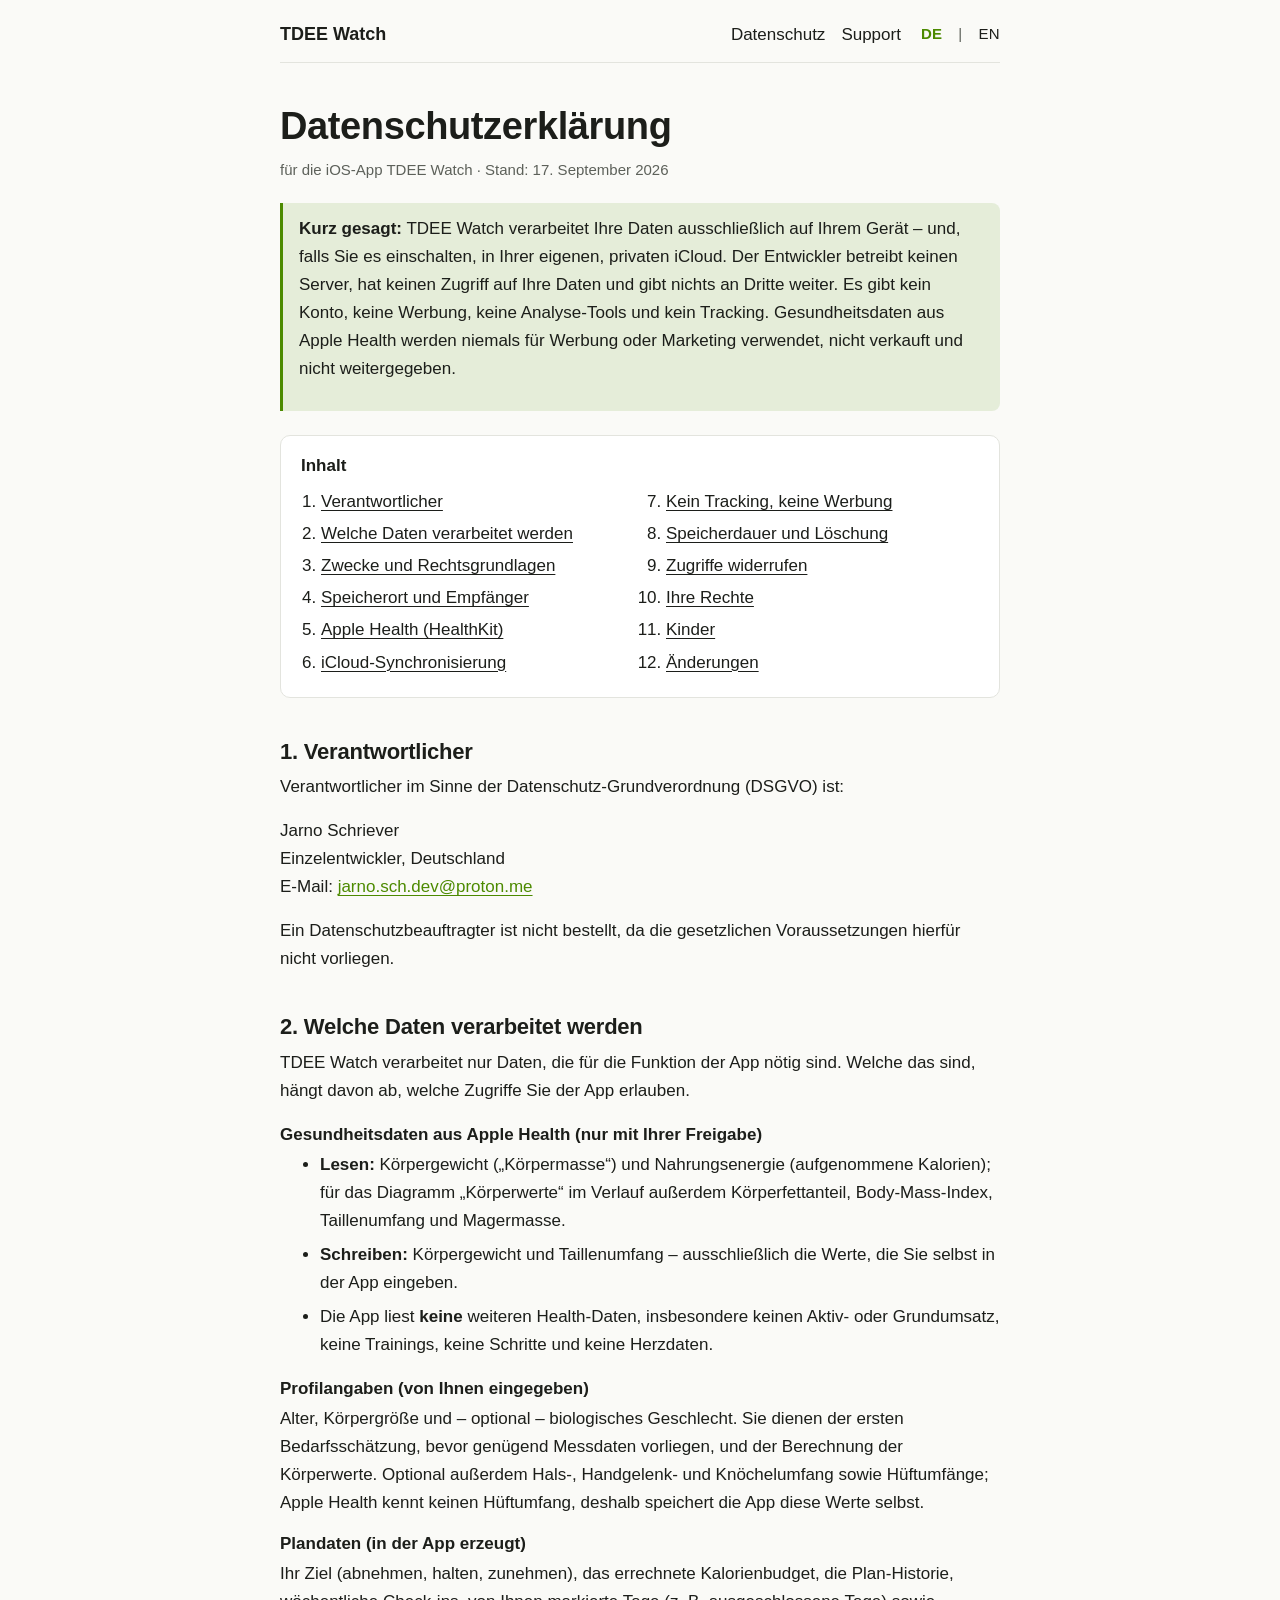
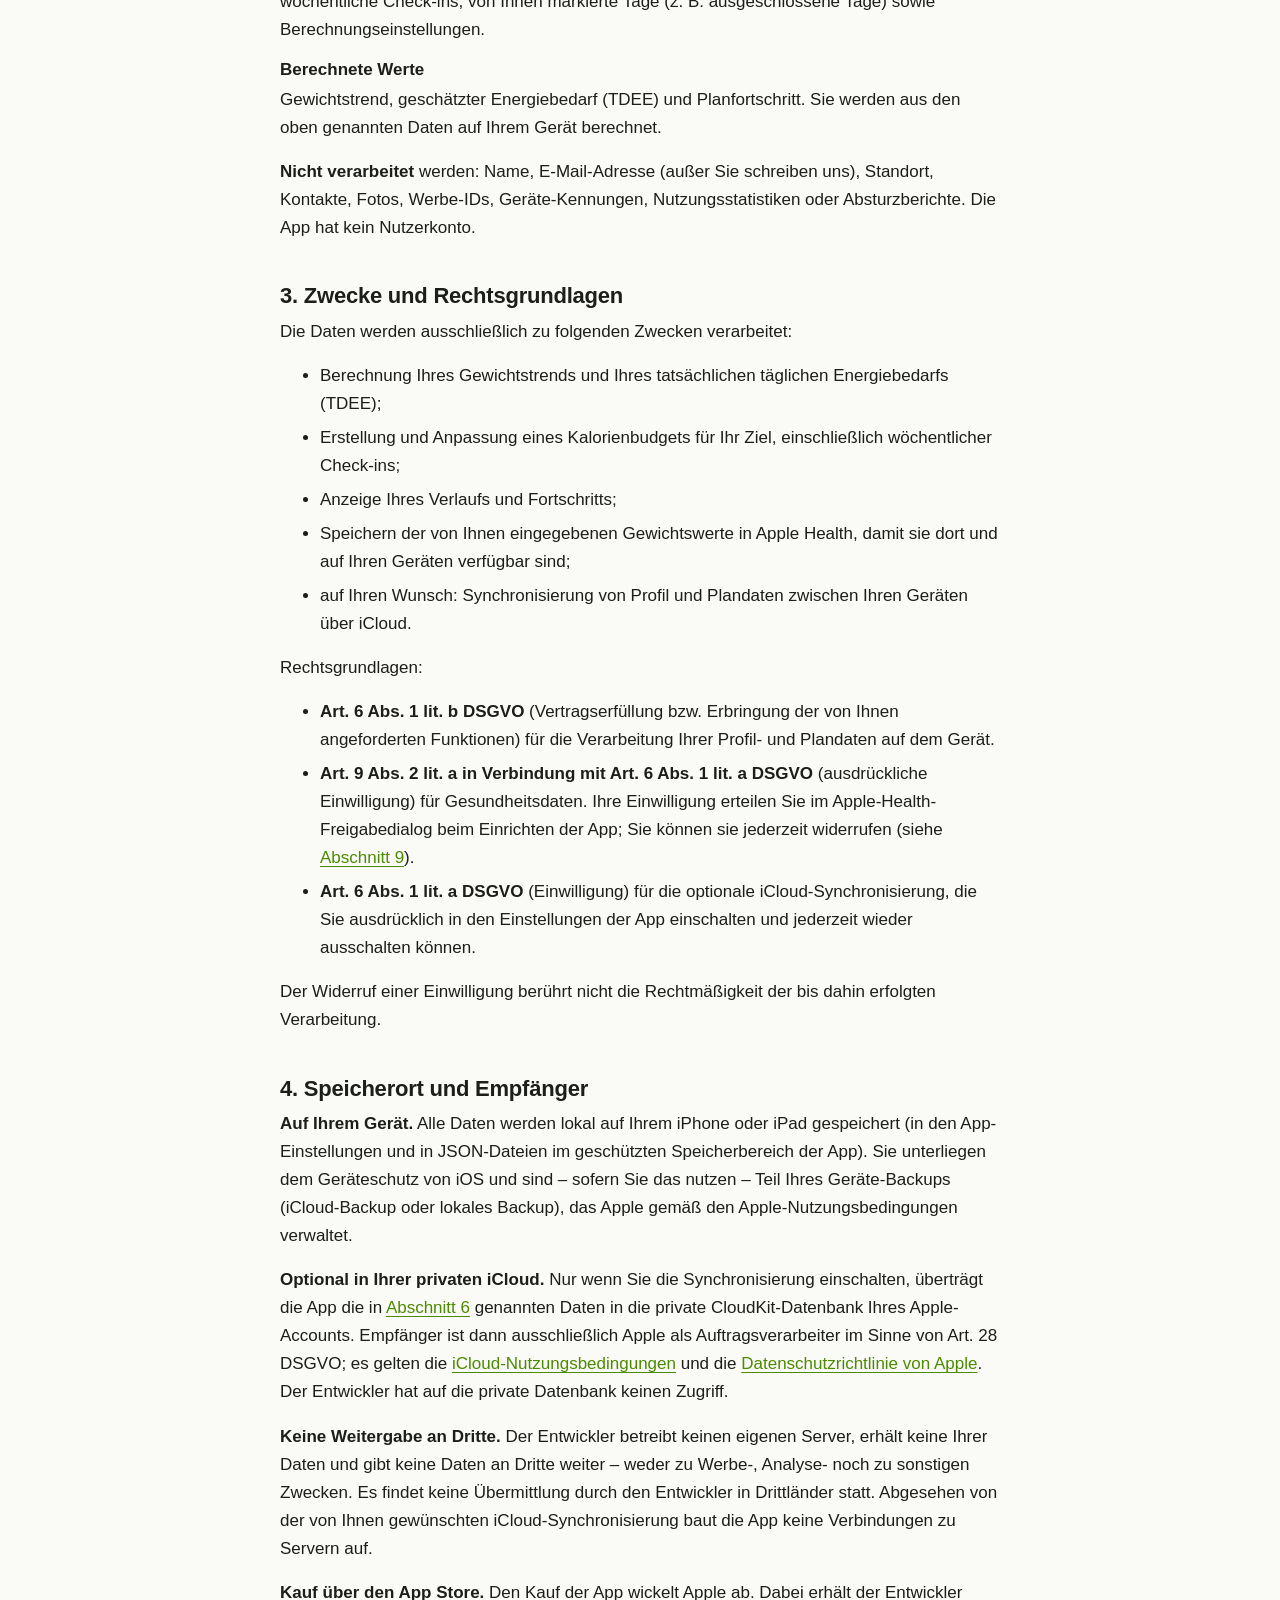
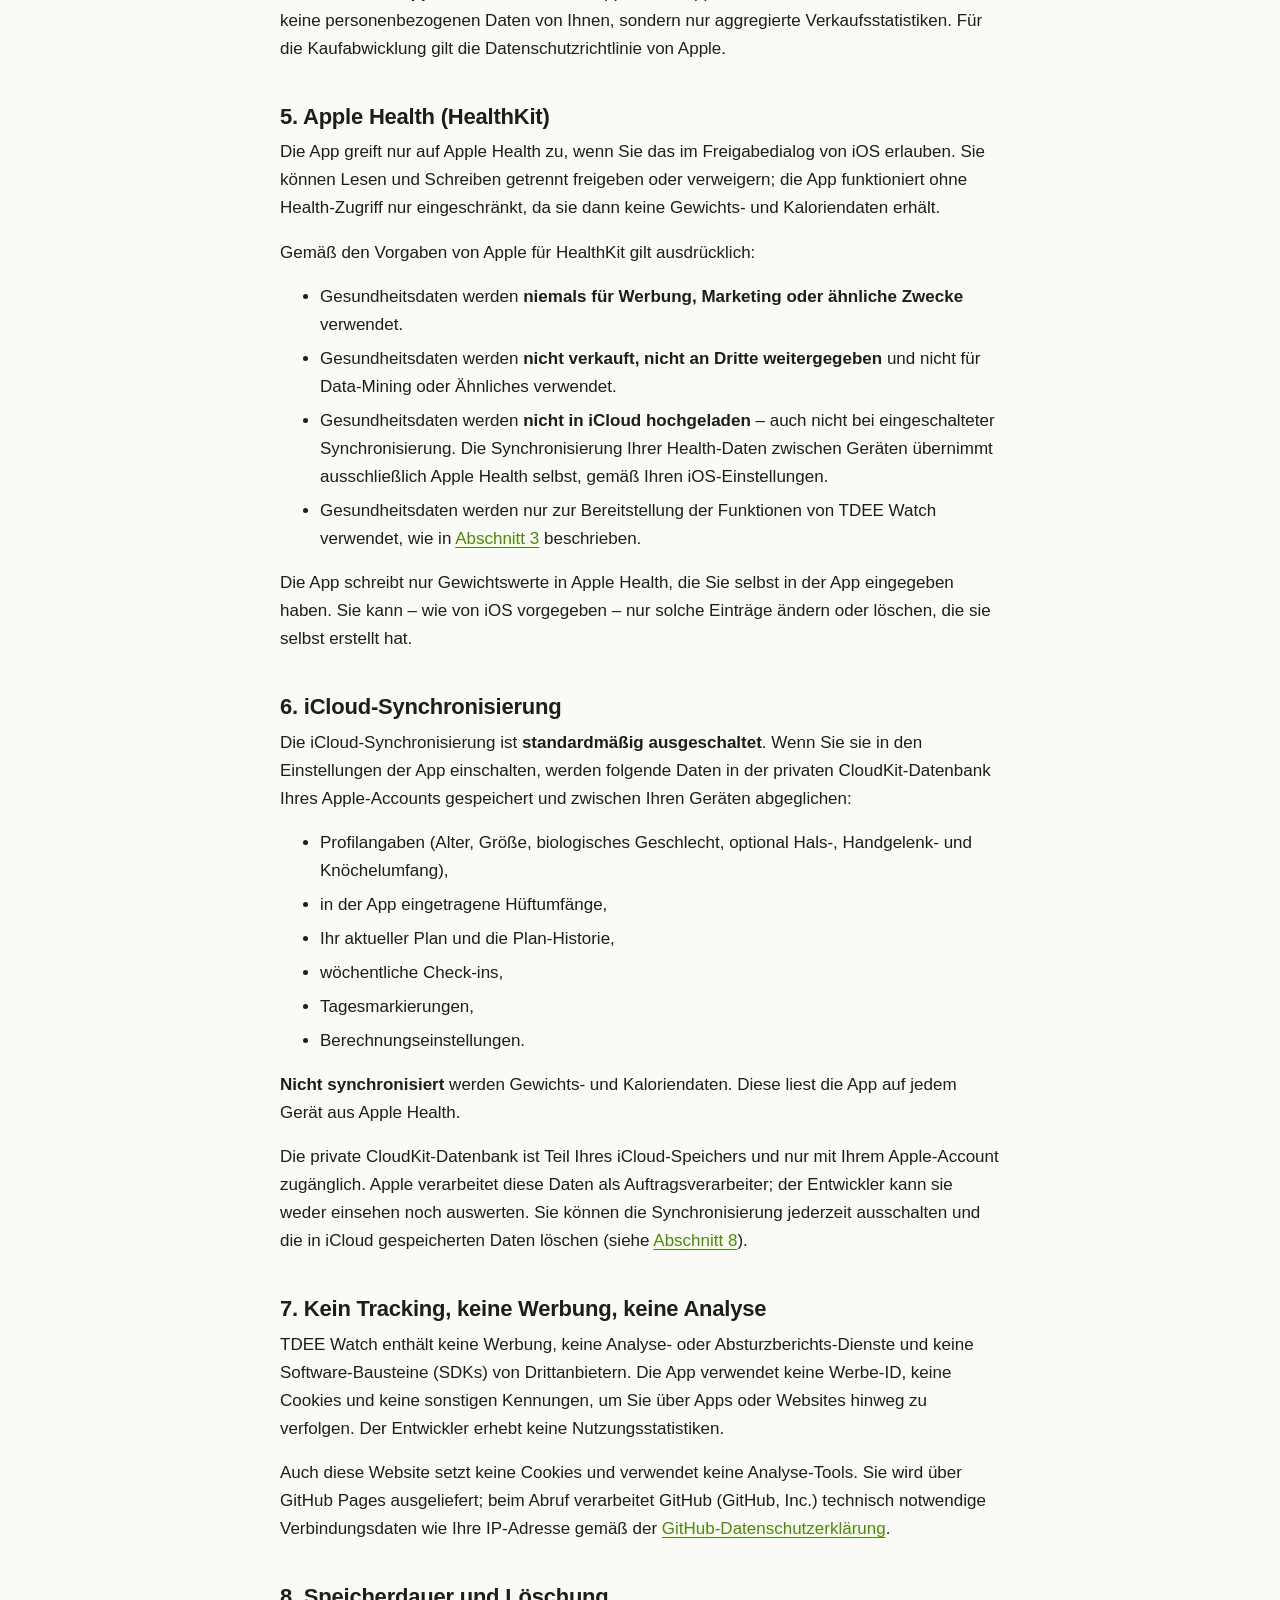
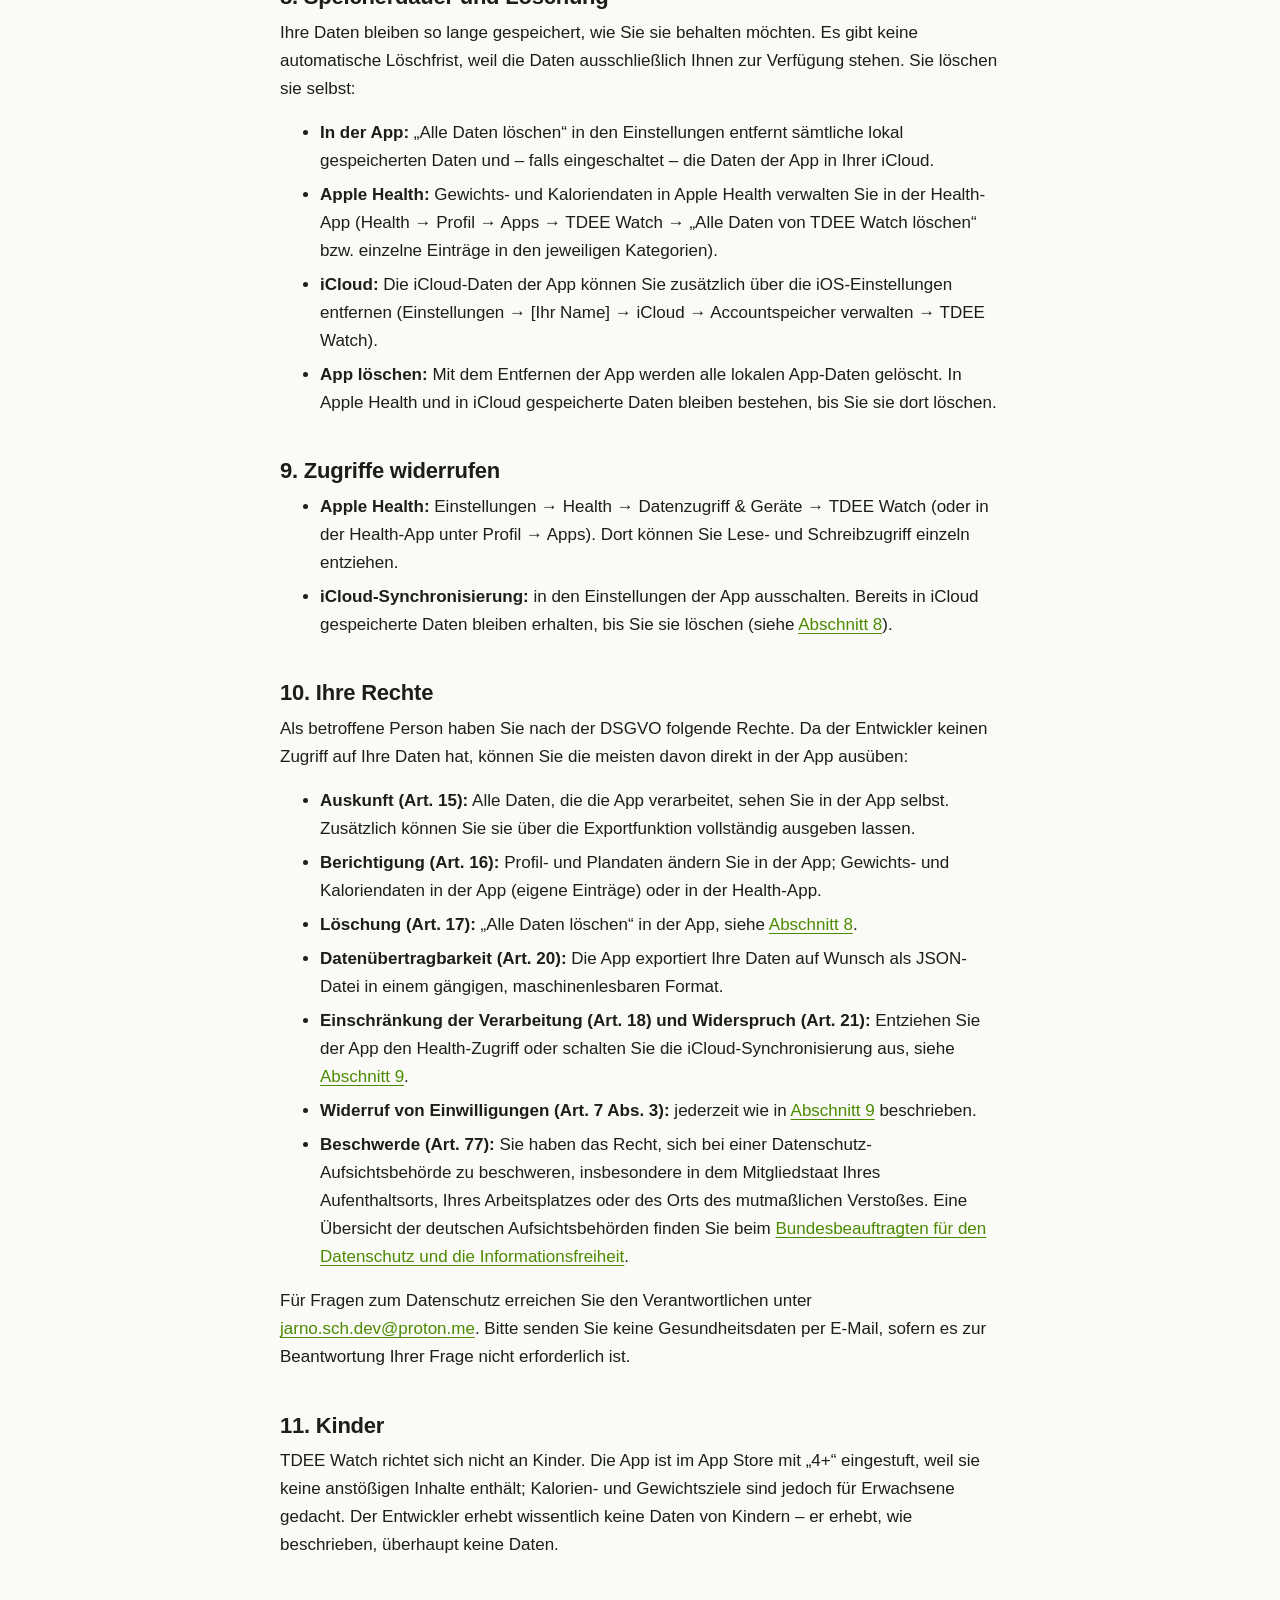
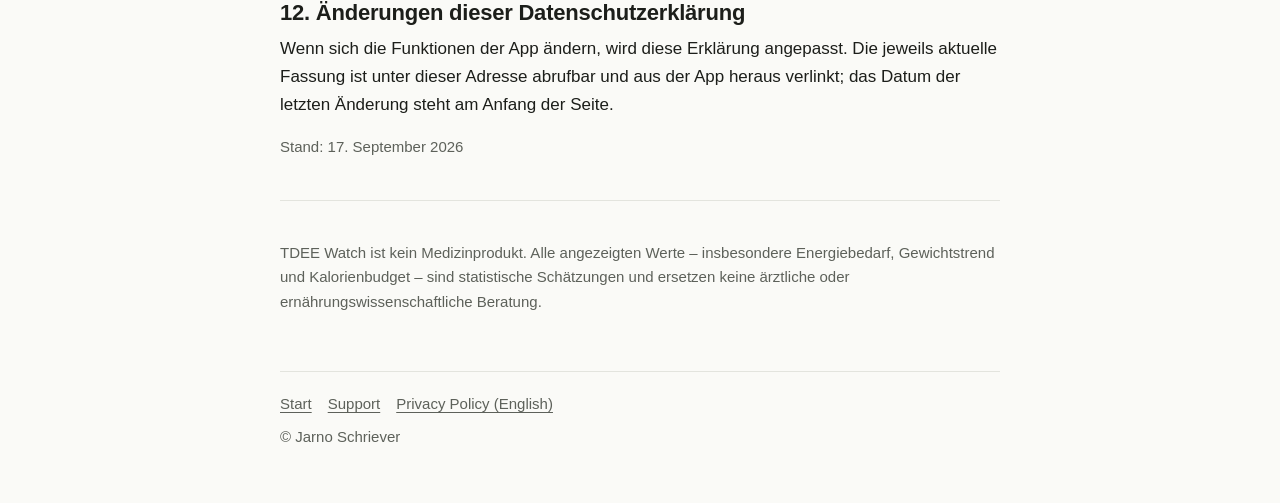
==== privacy.html @ 5bb409b3 "Veröffentliche die Datenschutz- und Supportseiten von TDEE Watch Die Seiten liegen im Wurzelverzeich" ====
<!DOCTYPE html>
<html lang="de">
<head>
  <meta charset="utf-8">
  <meta name="viewport" content="width=device-width, initial-scale=1">
  <title>Datenschutzerklärung – TDEE Watch</title>
  <meta name="description" content="Datenschutzerklärung der iOS-App TDEE Watch: welche Daten verarbeitet werden, wo sie gespeichert sind und welche Rechte Sie haben.">
  <link rel="stylesheet" href="./styles.css">
</head>
<body>

<header class="site-header">
  <a class="brand" href="./index.html">TDEE Watch</a>
  <nav aria-label="Seiten">
    <a href="./privacy.html" aria-current="page">Datenschutz</a>
    <a href="./support.html">Support</a>
  </nav>
  <nav class="lang" aria-label="Sprache">
    <a href="./privacy.html" aria-current="page" lang="de">DE</a>
    <span aria-hidden="true">|</span>
    <a href="./en/privacy.html" lang="en" hreflang="en">EN</a>
  </nav>
</header>

<main>

  <h1>Datenschutzerklärung</h1>
  <p class="meta">für die iOS-App TDEE Watch · Stand: 17. September 2026</p>

  <div class="note">
    <p><strong>Kurz gesagt:</strong> TDEE Watch verarbeitet Ihre Daten ausschließlich auf Ihrem Gerät – und, falls Sie es einschalten, in Ihrer eigenen, privaten iCloud. Der Entwickler betreibt keinen Server, hat keinen Zugriff auf Ihre Daten und gibt nichts an Dritte weiter. Es gibt kein Konto, keine Werbung, keine Analyse-Tools und kein Tracking. Gesundheitsdaten aus Apple Health werden niemals für Werbung oder Marketing verwendet, nicht verkauft und nicht weitergegeben.</p>
  </div>

  <nav class="toc" aria-label="Inhalt">
    <strong>Inhalt</strong>
    <ol>
      <li><a href="#verantwortlicher">Verantwortlicher</a></li>
      <li><a href="#daten">Welche Daten verarbeitet werden</a></li>
      <li><a href="#zwecke">Zwecke und Rechtsgrundlagen</a></li>
      <li><a href="#speicherort">Speicherort und Empfänger</a></li>
      <li><a href="#healthkit">Apple Health (HealthKit)</a></li>
      <li><a href="#icloud">iCloud-Synchronisierung</a></li>
      <li><a href="#tracking">Kein Tracking, keine Werbung</a></li>
      <li><a href="#dauer">Speicherdauer und Löschung</a></li>
      <li><a href="#widerruf">Zugriffe widerrufen</a></li>
      <li><a href="#rechte">Ihre Rechte</a></li>
      <li><a href="#kinder">Kinder</a></li>
      <li><a href="#aenderungen">Änderungen</a></li>
    </ol>
  </nav>

  <h2 id="verantwortlicher">1. Verantwortlicher</h2>
  <p>Verantwortlicher im Sinne der Datenschutz-Grundverordnung (DSGVO) ist:</p>
  <p>
    Jarno Schriever<br>
    Einzelentwickler, Deutschland<br>
    E-Mail: <a href="mailto:jarno.sch.dev@proton.me">jarno.sch.dev@proton.me</a>
  </p>
  <p>Ein Datenschutzbeauftragter ist nicht bestellt, da die gesetzlichen Voraussetzungen hierfür nicht vorliegen.</p>

  <h2 id="daten">2. Welche Daten verarbeitet werden</h2>
  <p>TDEE Watch verarbeitet nur Daten, die für die Funktion der App nötig sind. Welche das sind, hängt davon ab, welche Zugriffe Sie der App erlauben.</p>

  <dl>
    <dt>Gesundheitsdaten aus Apple Health (nur mit Ihrer Freigabe)</dt>
    <dd>
      <ul>
        <li><strong>Lesen:</strong> Körpergewicht („Körpermasse“) und Nahrungsenergie (aufgenommene Kalorien); für das Diagramm „Körperwerte“ im Verlauf außerdem Körperfettanteil, Body-Mass-Index, Taillenumfang und Magermasse.</li>
        <li><strong>Schreiben:</strong> Körpergewicht und Taillenumfang – ausschließlich die Werte, die Sie selbst in der App eingeben.</li>
        <li>Die App liest <strong>keine</strong> weiteren Health-Daten, insbesondere keinen Aktiv- oder Grundumsatz, keine Trainings, keine Schritte und keine Herzdaten.</li>
      </ul>
    </dd>

    <dt>Profilangaben (von Ihnen eingegeben)</dt>
    <dd>Alter, Körpergröße und – optional – biologisches Geschlecht. Sie dienen der ersten Bedarfsschätzung, bevor genügend Messdaten vorliegen, und der Berechnung der Körperwerte. Optional außerdem Hals-, Handgelenk- und Knöchelumfang sowie Hüftumfänge; Apple Health kennt keinen Hüftumfang, deshalb speichert die App diese Werte selbst.</dd>

    <dt>Plandaten (in der App erzeugt)</dt>
    <dd>Ihr Ziel (abnehmen, halten, zunehmen), das errechnete Kalorienbudget, die Plan-Historie, wöchentliche Check-ins, von Ihnen markierte Tage (z.&nbsp;B. ausgeschlossene Tage) sowie Berechnungseinstellungen.</dd>

    <dt>Berechnete Werte</dt>
    <dd>Gewichtstrend, geschätzter Energiebedarf (TDEE) und Planfortschritt. Sie werden aus den oben genannten Daten auf Ihrem Gerät berechnet.</dd>
  </dl>

  <p><strong>Nicht verarbeitet</strong> werden: Name, E-Mail-Adresse (außer Sie schreiben uns), Standort, Kontakte, Fotos, Werbe-IDs, Geräte-Kennungen, Nutzungsstatistiken oder Absturzberichte. Die App hat kein Nutzerkonto.</p>

  <h2 id="zwecke">3. Zwecke und Rechtsgrundlagen</h2>
  <p>Die Daten werden ausschließlich zu folgenden Zwecken verarbeitet:</p>
  <ul>
    <li>Berechnung Ihres Gewichtstrends und Ihres tatsächlichen täglichen Energiebedarfs (TDEE);</li>
    <li>Erstellung und Anpassung eines Kalorienbudgets für Ihr Ziel, einschließlich wöchentlicher Check-ins;</li>
    <li>Anzeige Ihres Verlaufs und Fortschritts;</li>
    <li>Speichern der von Ihnen eingegebenen Gewichtswerte in Apple Health, damit sie dort und auf Ihren Geräten verfügbar sind;</li>
    <li>auf Ihren Wunsch: Synchronisierung von Profil und Plandaten zwischen Ihren Geräten über iCloud.</li>
  </ul>
  <p>Rechtsgrundlagen:</p>
  <ul>
    <li><strong>Art.&nbsp;6 Abs.&nbsp;1 lit.&nbsp;b DSGVO</strong> (Vertragserfüllung bzw. Erbringung der von Ihnen angeforderten Funktionen) für die Verarbeitung Ihrer Profil- und Plandaten auf dem Gerät.</li>
    <li><strong>Art.&nbsp;9 Abs.&nbsp;2 lit.&nbsp;a in Verbindung mit Art.&nbsp;6 Abs.&nbsp;1 lit.&nbsp;a DSGVO</strong> (ausdrückliche Einwilligung) für Gesundheitsdaten. Ihre Einwilligung erteilen Sie im Apple-Health-Freigabedialog beim Einrichten der App; Sie können sie jederzeit widerrufen (siehe <a href="#widerruf">Abschnitt 9</a>).</li>
    <li><strong>Art.&nbsp;6 Abs.&nbsp;1 lit.&nbsp;a DSGVO</strong> (Einwilligung) für die optionale iCloud-Synchronisierung, die Sie ausdrücklich in den Einstellungen der App einschalten und jederzeit wieder ausschalten können.</li>
  </ul>
  <p>Der Widerruf einer Einwilligung berührt nicht die Rechtmäßigkeit der bis dahin erfolgten Verarbeitung.</p>

  <h2 id="speicherort">4. Speicherort und Empfänger</h2>
  <p><strong>Auf Ihrem Gerät.</strong> Alle Daten werden lokal auf Ihrem iPhone oder iPad gespeichert (in den App-Einstellungen und in JSON-Dateien im geschützten Speicherbereich der App). Sie unterliegen dem Geräteschutz von iOS und sind – sofern Sie das nutzen – Teil Ihres Geräte-Backups (iCloud-Backup oder lokales Backup), das Apple gemäß den Apple-Nutzungsbedingungen verwaltet.</p>
  <p><strong>Optional in Ihrer privaten iCloud.</strong> Nur wenn Sie die Synchronisierung einschalten, überträgt die App die in <a href="#icloud">Abschnitt 6</a> genannten Daten in die private CloudKit-Datenbank Ihres Apple-Accounts. Empfänger ist dann ausschließlich Apple als Auftragsverarbeiter im Sinne von Art.&nbsp;28 DSGVO; es gelten die <a href="https://www.apple.com/legal/internet-services/icloud/" rel="noopener">iCloud-Nutzungsbedingungen</a> und die <a href="https://www.apple.com/legal/privacy/" rel="noopener">Datenschutzrichtlinie von Apple</a>. Der Entwickler hat auf die private Datenbank keinen Zugriff.</p>
  <p><strong>Keine Weitergabe an Dritte.</strong> Der Entwickler betreibt keinen eigenen Server, erhält keine Ihrer Daten und gibt keine Daten an Dritte weiter – weder zu Werbe-, Analyse- noch zu sonstigen Zwecken. Es findet keine Übermittlung durch den Entwickler in Drittländer statt. Abgesehen von der von Ihnen gewünschten iCloud-Synchronisierung baut die App keine Verbindungen zu Servern auf.</p>
  <p><strong>Kauf über den App Store.</strong> Den Kauf der App wickelt Apple ab. Dabei erhält der Entwickler keine personenbezogenen Daten von Ihnen, sondern nur aggregierte Verkaufsstatistiken. Für die Kaufabwicklung gilt die Datenschutzrichtlinie von Apple.</p>

  <h2 id="healthkit">5. Apple Health (HealthKit)</h2>
  <p>Die App greift nur auf Apple Health zu, wenn Sie das im Freigabedialog von iOS erlauben. Sie können Lesen und Schreiben getrennt freigeben oder verweigern; die App funktioniert ohne Health-Zugriff nur eingeschränkt, da sie dann keine Gewichts- und Kaloriendaten erhält.</p>
  <p>Gemäß den Vorgaben von Apple für HealthKit gilt ausdrücklich:</p>
  <ul>
    <li>Gesundheitsdaten werden <strong>niemals für Werbung, Marketing oder ähnliche Zwecke</strong> verwendet.</li>
    <li>Gesundheitsdaten werden <strong>nicht verkauft, nicht an Dritte weitergegeben</strong> und nicht für Data-Mining oder Ähnliches verwendet.</li>
    <li>Gesundheitsdaten werden <strong>nicht in iCloud hochgeladen</strong> – auch nicht bei eingeschalteter Synchronisierung. Die Synchronisierung Ihrer Health-Daten zwischen Geräten übernimmt ausschließlich Apple Health selbst, gemäß Ihren iOS-Einstellungen.</li>
    <li>Gesundheitsdaten werden nur zur Bereitstellung der Funktionen von TDEE Watch verwendet, wie in <a href="#zwecke">Abschnitt 3</a> beschrieben.</li>
  </ul>
  <p>Die App schreibt nur Gewichtswerte in Apple Health, die Sie selbst in der App eingegeben haben. Sie kann – wie von iOS vorgegeben – nur solche Einträge ändern oder löschen, die sie selbst erstellt hat.</p>

  <h2 id="icloud">6. iCloud-Synchronisierung</h2>
  <p>Die iCloud-Synchronisierung ist <strong>standardmäßig ausgeschaltet</strong>. Wenn Sie sie in den Einstellungen der App einschalten, werden folgende Daten in der privaten CloudKit-Datenbank Ihres Apple-Accounts gespeichert und zwischen Ihren Geräten abgeglichen:</p>
  <ul>
    <li>Profilangaben (Alter, Größe, biologisches Geschlecht, optional Hals-, Handgelenk- und Knöchelumfang),</li>
    <li>in der App eingetragene Hüftumfänge,</li>
    <li>Ihr aktueller Plan und die Plan-Historie,</li>
    <li>wöchentliche Check-ins,</li>
    <li>Tagesmarkierungen,</li>
    <li>Berechnungseinstellungen.</li>
  </ul>
  <p><strong>Nicht synchronisiert</strong> werden Gewichts- und Kaloriendaten. Diese liest die App auf jedem Gerät aus Apple Health.</p>
  <p>Die private CloudKit-Datenbank ist Teil Ihres iCloud-Speichers und nur mit Ihrem Apple-Account zugänglich. Apple verarbeitet diese Daten als Auftragsverarbeiter; der Entwickler kann sie weder einsehen noch auswerten. Sie können die Synchronisierung jederzeit ausschalten und die in iCloud gespeicherten Daten löschen (siehe <a href="#dauer">Abschnitt 8</a>).</p>

  <h2 id="tracking">7. Kein Tracking, keine Werbung, keine Analyse</h2>
  <p>TDEE Watch enthält keine Werbung, keine Analyse- oder Absturzberichts-Dienste und keine Software-Bausteine (SDKs) von Drittanbietern. Die App verwendet keine Werbe-ID, keine Cookies und keine sonstigen Kennungen, um Sie über Apps oder Websites hinweg zu verfolgen. Der Entwickler erhebt keine Nutzungsstatistiken.</p>
  <p>Auch diese Website setzt keine Cookies und verwendet keine Analyse-Tools. Sie wird über GitHub Pages ausgeliefert; beim Abruf verarbeitet GitHub (GitHub, Inc.) technisch notwendige Verbindungsdaten wie Ihre IP-Adresse gemäß der <a href="https://docs.github.com/site-policy/privacy-policies/github-general-privacy-statement" rel="noopener">GitHub-Datenschutzerklärung</a>.</p>

  <h2 id="dauer">8. Speicherdauer und Löschung</h2>
  <p>Ihre Daten bleiben so lange gespeichert, wie Sie sie behalten möchten. Es gibt keine automatische Löschfrist, weil die Daten ausschließlich Ihnen zur Verfügung stehen. Sie löschen sie selbst:</p>
  <ul>
    <li><strong>In der App:</strong> „Alle Daten löschen“ in den Einstellungen entfernt sämtliche lokal gespeicherten Daten und – falls eingeschaltet – die Daten der App in Ihrer iCloud.</li>
    <li><strong>Apple Health:</strong> Gewichts- und Kaloriendaten in Apple Health verwalten Sie in der Health-App (Health → Profil → Apps → TDEE Watch → „Alle Daten von TDEE Watch löschen“ bzw. einzelne Einträge in den jeweiligen Kategorien).</li>
    <li><strong>iCloud:</strong> Die iCloud-Daten der App können Sie zusätzlich über die iOS-Einstellungen entfernen (Einstellungen → [Ihr Name] → iCloud → Accountspeicher verwalten → TDEE Watch).</li>
    <li><strong>App löschen:</strong> Mit dem Entfernen der App werden alle lokalen App-Daten gelöscht. In Apple Health und in iCloud gespeicherte Daten bleiben bestehen, bis Sie sie dort löschen.</li>
  </ul>

  <h2 id="widerruf">9. Zugriffe widerrufen</h2>
  <ul>
    <li><strong>Apple Health:</strong> Einstellungen → Health → Datenzugriff &amp; Geräte → TDEE Watch (oder in der Health-App unter Profil → Apps). Dort können Sie Lese- und Schreibzugriff einzeln entziehen.</li>
    <li><strong>iCloud-Synchronisierung:</strong> in den Einstellungen der App ausschalten. Bereits in iCloud gespeicherte Daten bleiben erhalten, bis Sie sie löschen (siehe <a href="#dauer">Abschnitt 8</a>).</li>
  </ul>

  <h2 id="rechte">10. Ihre Rechte</h2>
  <p>Als betroffene Person haben Sie nach der DSGVO folgende Rechte. Da der Entwickler keinen Zugriff auf Ihre Daten hat, können Sie die meisten davon direkt in der App ausüben:</p>
  <ul>
    <li><strong>Auskunft (Art.&nbsp;15):</strong> Alle Daten, die die App verarbeitet, sehen Sie in der App selbst. Zusätzlich können Sie sie über die Exportfunktion vollständig ausgeben lassen.</li>
    <li><strong>Berichtigung (Art.&nbsp;16):</strong> Profil- und Plandaten ändern Sie in der App; Gewichts- und Kaloriendaten in der App (eigene Einträge) oder in der Health-App.</li>
    <li><strong>Löschung (Art.&nbsp;17):</strong> „Alle Daten löschen“ in der App, siehe <a href="#dauer">Abschnitt 8</a>.</li>
    <li><strong>Datenübertragbarkeit (Art.&nbsp;20):</strong> Die App exportiert Ihre Daten auf Wunsch als JSON-Datei in einem gängigen, maschinenlesbaren Format.</li>
    <li><strong>Einschränkung der Verarbeitung (Art.&nbsp;18) und Widerspruch (Art.&nbsp;21):</strong> Entziehen Sie der App den Health-Zugriff oder schalten Sie die iCloud-Synchronisierung aus, siehe <a href="#widerruf">Abschnitt 9</a>.</li>
    <li><strong>Widerruf von Einwilligungen (Art.&nbsp;7 Abs.&nbsp;3):</strong> jederzeit wie in <a href="#widerruf">Abschnitt 9</a> beschrieben.</li>
    <li><strong>Beschwerde (Art.&nbsp;77):</strong> Sie haben das Recht, sich bei einer Datenschutz-Aufsichtsbehörde zu beschweren, insbesondere in dem Mitgliedstaat Ihres Aufenthaltsorts, Ihres Arbeitsplatzes oder des Orts des mutmaßlichen Verstoßes. Eine Übersicht der deutschen Aufsichtsbehörden finden Sie beim <a href="https://www.bfdi.bund.de/DE/Service/Anschriften/Laender/Laender-node.html" rel="noopener">Bundesbeauftragten für den Datenschutz und die Informationsfreiheit</a>.</li>
  </ul>
  <p>Für Fragen zum Datenschutz erreichen Sie den Verantwortlichen unter <a href="mailto:jarno.sch.dev@proton.me">jarno.sch.dev@proton.me</a>. Bitte senden Sie keine Gesundheitsdaten per E-Mail, sofern es zur Beantwortung Ihrer Frage nicht erforderlich ist.</p>

  <h2 id="kinder">11. Kinder</h2>
  <p>TDEE Watch richtet sich nicht an Kinder. Die App ist im App Store mit „4+“ eingestuft, weil sie keine anstößigen Inhalte enthält; Kalorien- und Gewichtsziele sind jedoch für Erwachsene gedacht. Der Entwickler erhebt wissentlich keine Daten von Kindern – er erhebt, wie beschrieben, überhaupt keine Daten.</p>

  <h2 id="aenderungen">12. Änderungen dieser Datenschutzerklärung</h2>
  <p>Wenn sich die Funktionen der App ändern, wird diese Erklärung angepasst. Die jeweils aktuelle Fassung ist unter dieser Adresse abrufbar und aus der App heraus verlinkt; das Datum der letzten Änderung steht am Anfang der Seite.</p>

  <p class="meta">Stand: 17. September 2026</p>

  <hr>
  <p class="meta">TDEE Watch ist kein Medizinprodukt. Alle angezeigten Werte – insbesondere Energiebedarf, Gewichtstrend und Kalorienbudget – sind statistische Schätzungen und ersetzen keine ärztliche oder ernährungswissenschaftliche Beratung.</p>

</main>

<footer class="site-footer">
  <nav aria-label="Footer">
    <a href="./index.html">Start</a>
    <a href="./support.html">Support</a>
    <a href="./en/privacy.html" hreflang="en" lang="en">Privacy Policy (English)</a>
  </nav>
  <p>© Jarno Schriever</p>
</footer>

</body>
</html>
---- styles.css ----
/* TDEE Watch — docs site (privacy, support, landing).
   No JavaScript, no external assets. Mobile-first. */

:root {
  color-scheme: light dark;
  --bg: #fafaf7;
  --fg: #1c1e1a;
  --muted: #5d615a;
  --accent: #4C8A00;          /* darker green for contrast on light backgrounds */
  --accent-soft: rgba(76, 138, 0, 0.12);
  --border: #e3e4de;
  --card: #ffffff;
  --code-bg: #f0f1ec;
  --max-width: 720px;
}

@media (prefers-color-scheme: dark) {
  :root {
    --bg: #0f110d;
    --fg: #eceee6;
    --muted: #a4a99b;
    --accent: #B8FF33;        /* lime, used sparingly */
    --accent-soft: rgba(184, 255, 51, 0.12);
    --border: #262a22;
    --card: #161913;
    --code-bg: #1c2018;
  }
}

* { box-sizing: border-box; }

html { -webkit-text-size-adjust: 100%; }

body {
  margin: 0;
  background: var(--bg);
  color: var(--fg);
  font-family: -apple-system, BlinkMacSystemFont, "SF Pro", Inter, sans-serif;
  font-size: 1.0625rem;
  line-height: 1.65;
  padding-inline: 20px;
  padding-block: 0 48px;
}

a {
  color: var(--accent);
  text-decoration: underline;
  text-decoration-thickness: 1px;
  text-underline-offset: 0.18em;
}

a:hover,
a:focus-visible { text-decoration-thickness: 2px; }

a:focus-visible {
  outline: 2px solid var(--accent);
  outline-offset: 3px;
  border-radius: 3px;
}

/* Header ------------------------------------------------------------- */

.site-header {
  max-width: var(--max-width);
  margin: 0 auto;
  padding-block: 20px 12px;
  display: flex;
  flex-wrap: wrap;
  align-items: center;
  gap: 12px 20px;
  border-bottom: 1px solid var(--border);
}

.brand {
  font-weight: 700;
  font-size: 1.125rem;
  color: var(--fg);
  text-decoration: none;
  margin-right: auto;
}

.brand:hover { color: var(--accent); }

.site-header nav {
  display: flex;
  gap: 16px;
  flex-wrap: wrap;
}

.site-header nav a {
  color: var(--fg);
  text-decoration: none;
}

.site-header nav a:hover {
  color: var(--accent);
  text-decoration: underline;
}

.lang {
  display: inline-flex;
  align-items: center;
  gap: 8px;
  font-size: 0.9375rem;
  color: var(--muted);
  letter-spacing: 0.02em;
}

.lang a[aria-current="page"] {
  color: var(--accent);
  font-weight: 600;
}

/* Content ------------------------------------------------------------ */

main {
  max-width: var(--max-width);
  margin: 0 auto;
  padding-top: 8px;
}

h1, h2, h3 {
  line-height: 1.25;
  letter-spacing: -0.01em;
}

h1 { font-size: clamp(1.75rem, 5vw, 2.375rem); margin: 32px 0 8px; }
h2 { font-size: 1.375rem; margin: 40px 0 8px; }
h3 { font-size: 1.125rem; margin: 28px 0 6px; }

h2 + p,
h3 + p { margin-top: 0; }

p, ul, ol { margin: 0 0 16px; }
li { margin-bottom: 6px; }
li > ul { margin: 6px 0 0; }

.lead { font-size: 1.1875rem; }
.meta { color: var(--muted); font-size: 0.9375rem; }

code {
  font-family: ui-monospace, "SF Mono", Menlo, monospace;
  font-size: 0.92em;
  background: var(--code-bg);
  padding: 0.1em 0.35em;
  border-radius: 4px;
}

hr {
  border: 0;
  border-top: 1px solid var(--border);
  margin: 40px 0;
}

/* Definition lists for the "what is processed" blocks */
dl { margin: 0 0 16px; }
dt { font-weight: 600; margin-top: 12px; }
dd { margin: 2px 0 0 0; }

.note {
  border-left: 3px solid var(--accent);
  background: var(--accent-soft);
  padding: 12px 16px;
  border-radius: 0 8px 8px 0;
  margin: 20px 0;
}

.toc {
  background: var(--card);
  border: 1px solid var(--border);
  border-radius: 10px;
  padding: 16px 20px;
  margin: 24px 0 32px;
}
.toc ol { margin: 8px 0 0; padding-left: 20px; }
.toc li { margin-bottom: 4px; }
.toc a { color: var(--fg); }
.toc a:hover { color: var(--accent); }

/* Landing ------------------------------------------------------------ */

.hero { padding-block: 24px 8px; }

.hero .tagline {
  color: var(--muted);
  font-size: 1.0625rem;
  margin-top: 0;
}

.cta-row {
  display: flex;
  flex-wrap: wrap;
  gap: 12px 20px;
  align-items: center;
  margin: 20px 0 8px;
}

.badge-placeholder {
  display: inline-flex;
  align-items: center;
  justify-content: center;
  min-width: 160px;
  min-height: 52px;
  padding: 10px 18px;
  border: 1.5px dashed var(--muted);
  border-radius: 10px;
  color: var(--muted);
  font-size: 0.9375rem;
  text-decoration: none;
}
.badge-placeholder:hover {
  border-color: var(--accent);
  color: var(--accent);
}

.features {
  list-style: none;
  padding: 0;
  margin: 16px 0 0;
  display: grid;
  gap: 12px;
}
.features li {
  background: var(--card);
  border: 1px solid var(--border);
  border-radius: 10px;
  padding: 14px 16px;
  margin: 0;
}
.features strong { display: block; margin-bottom: 2px; }

.screenshots {
  display: grid;
  grid-template-columns: repeat(auto-fit, minmax(140px, 1fr));
  gap: 12px;
  margin: 16px 0 0;
}
.screenshots figure { margin: 0; }
.screenshots .frame {
  aspect-ratio: 9 / 19.5;
  max-width: 100%;
  border: 1.5px dashed var(--muted);
  border-radius: 22px;
  display: flex;
  align-items: center;
  justify-content: center;
  text-align: center;
  color: var(--muted);
  font-size: 0.875rem;
  padding: 12px;
}
.screenshots figcaption {
  text-align: center;
  color: var(--muted);
  font-size: 0.875rem;
  margin-top: 6px;
}

.faq-item { margin-bottom: 8px; }

/* Footer ------------------------------------------------------------- */

.site-footer {
  max-width: var(--max-width);
  margin: 56px auto 0;
  padding-top: 20px;
  border-top: 1px solid var(--border);
  color: var(--muted);
  font-size: 0.9375rem;
}
.site-footer nav {
  display: flex;
  flex-wrap: wrap;
  gap: 8px 16px;
  margin-bottom: 8px;
}
.site-footer nav a { color: var(--muted); }
.site-footer nav a:hover { color: var(--accent); }
.site-footer p { margin: 0 0 6px; }

@media (min-width: 600px) {
  body { padding-inline: 32px; }
  .toc ol { columns: 2; column-gap: 32px; }
}

@media print {
  body { background: #fff; color: #000; }
  .site-header nav,
  .lang,
  .site-footer nav { display: none; }
  a { color: #000; }
}
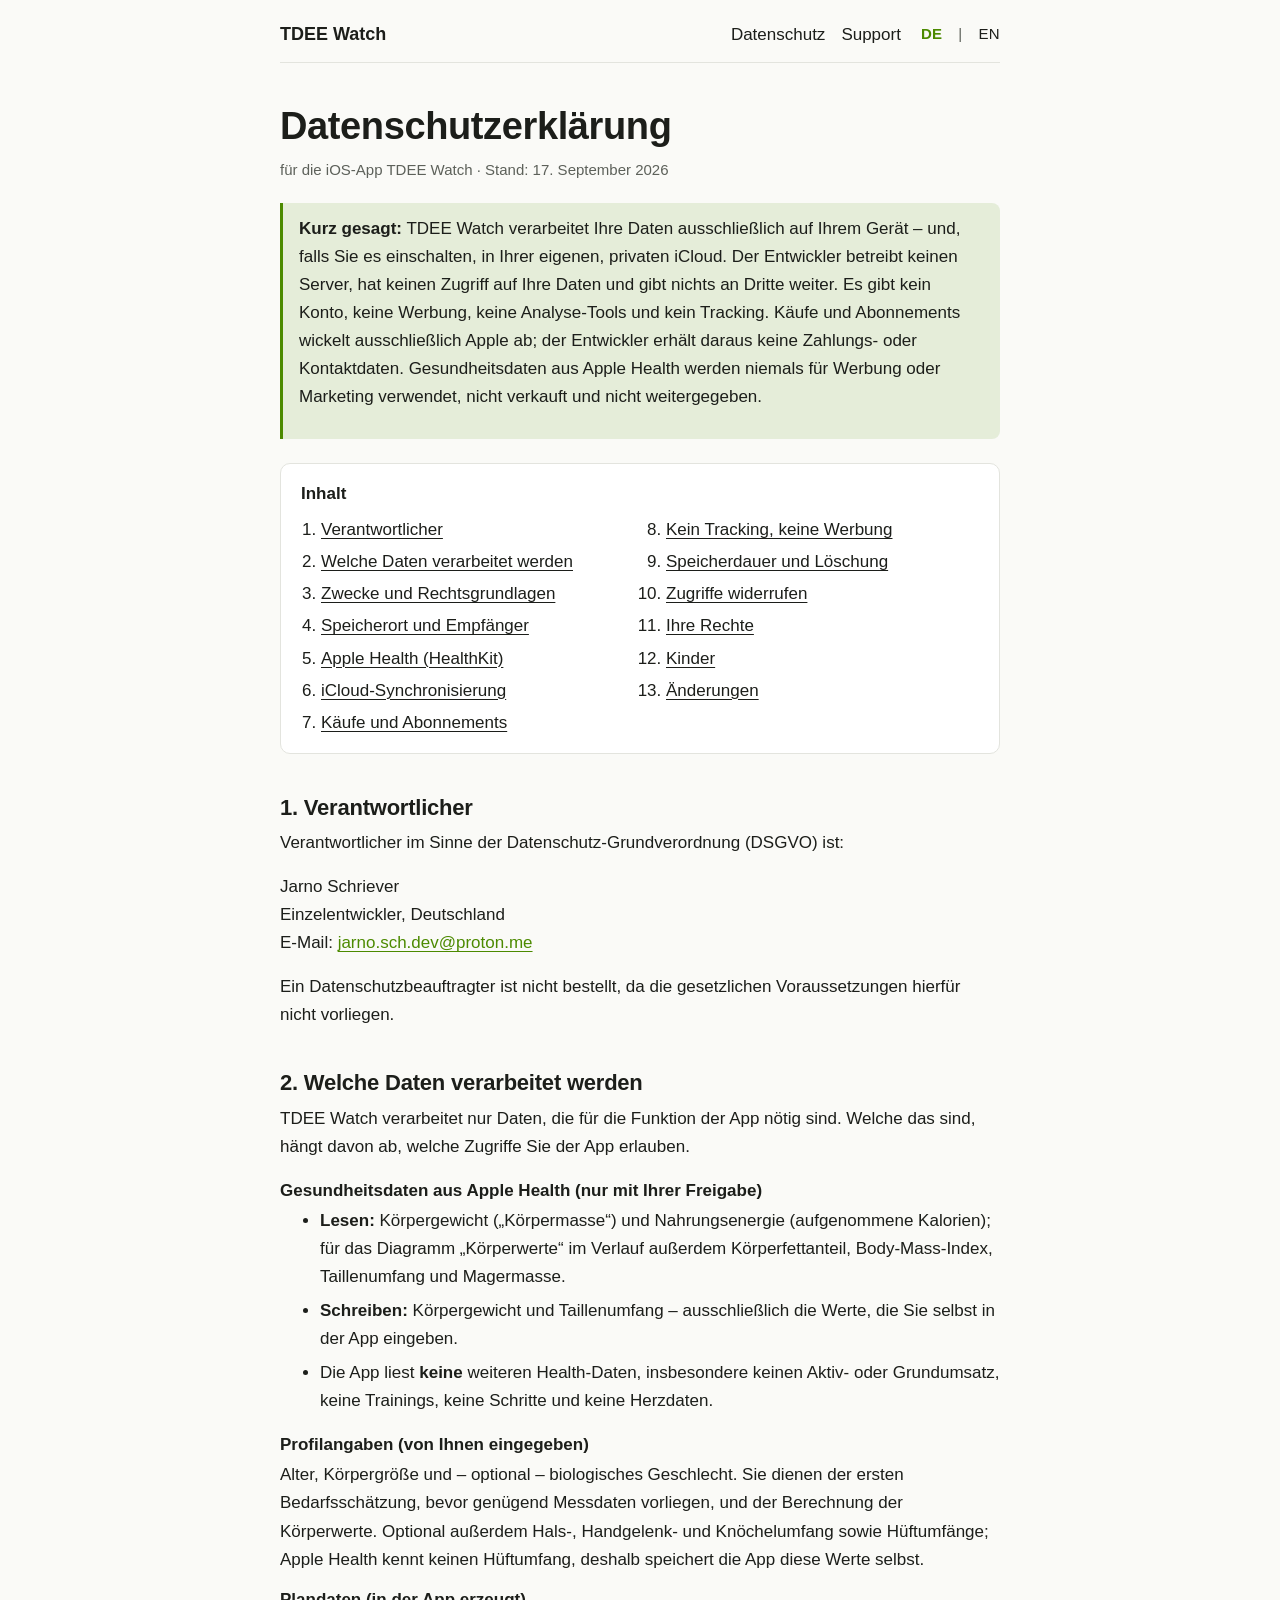
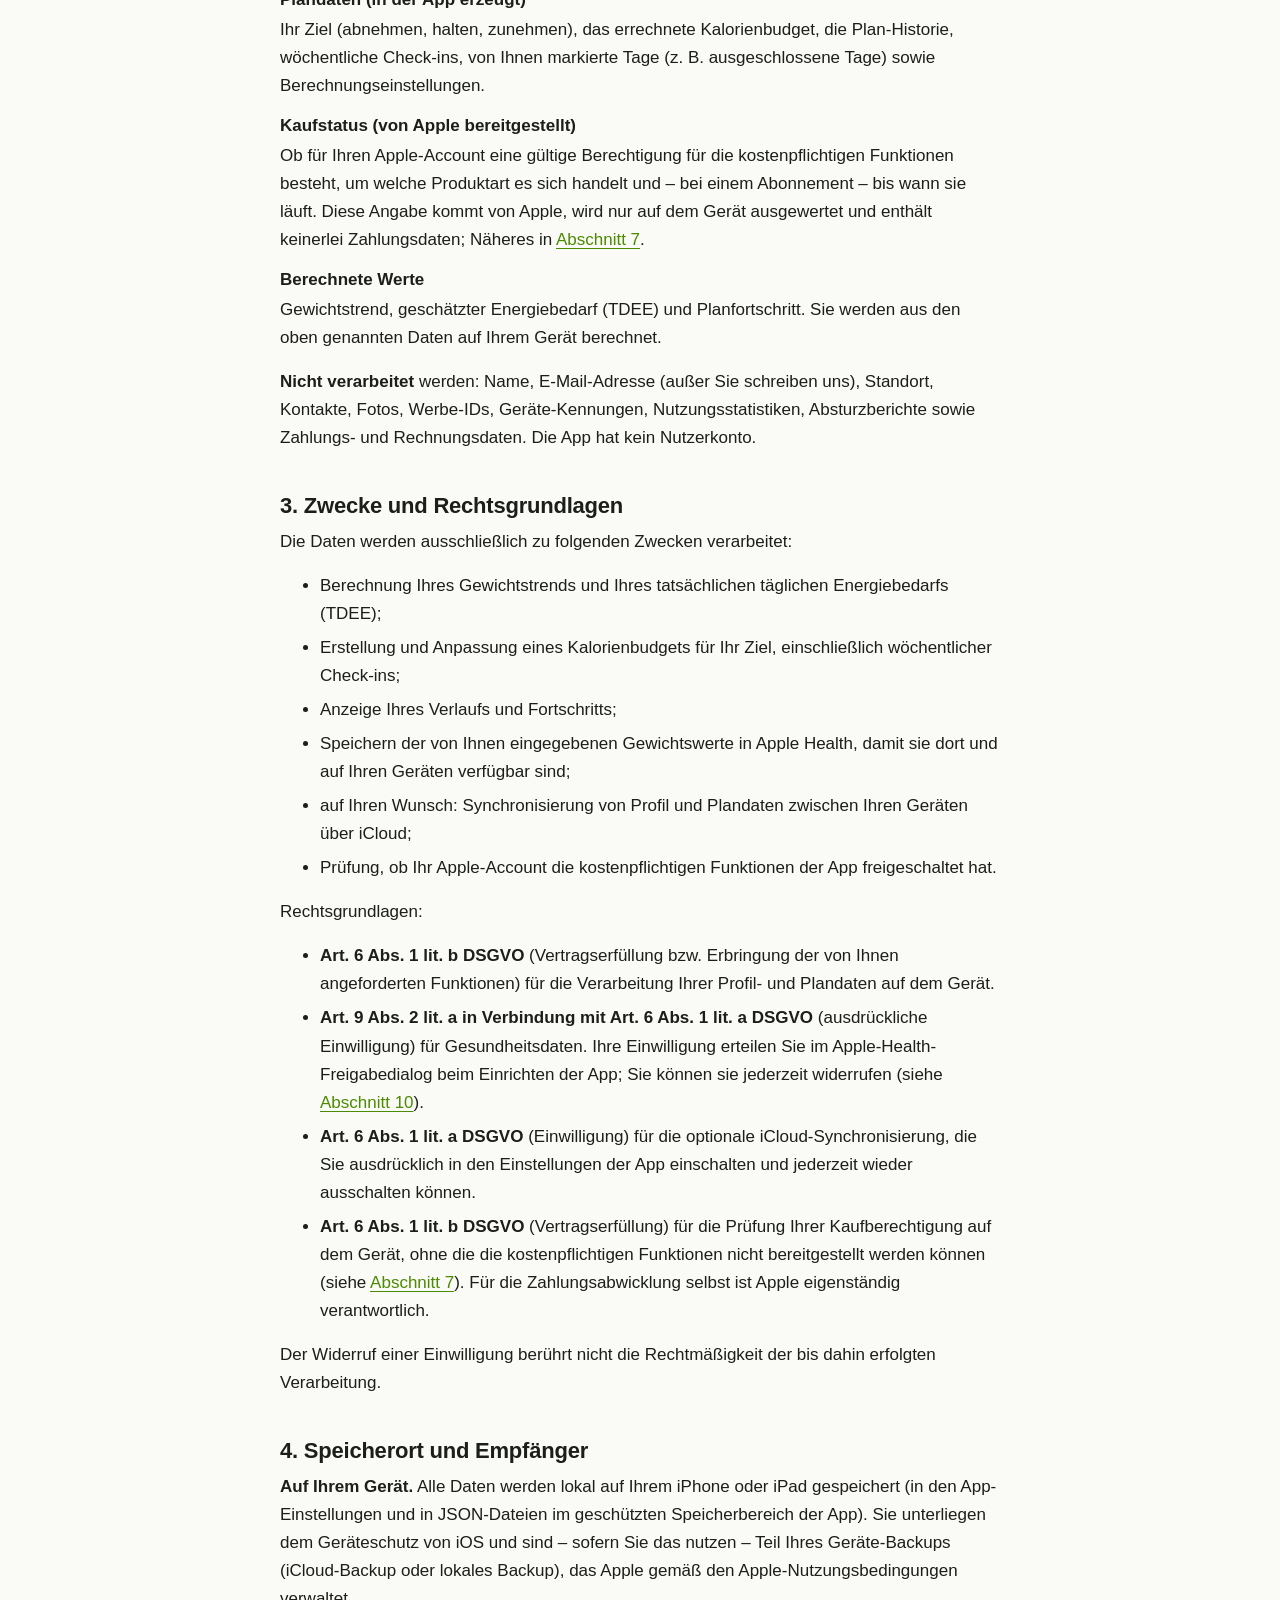
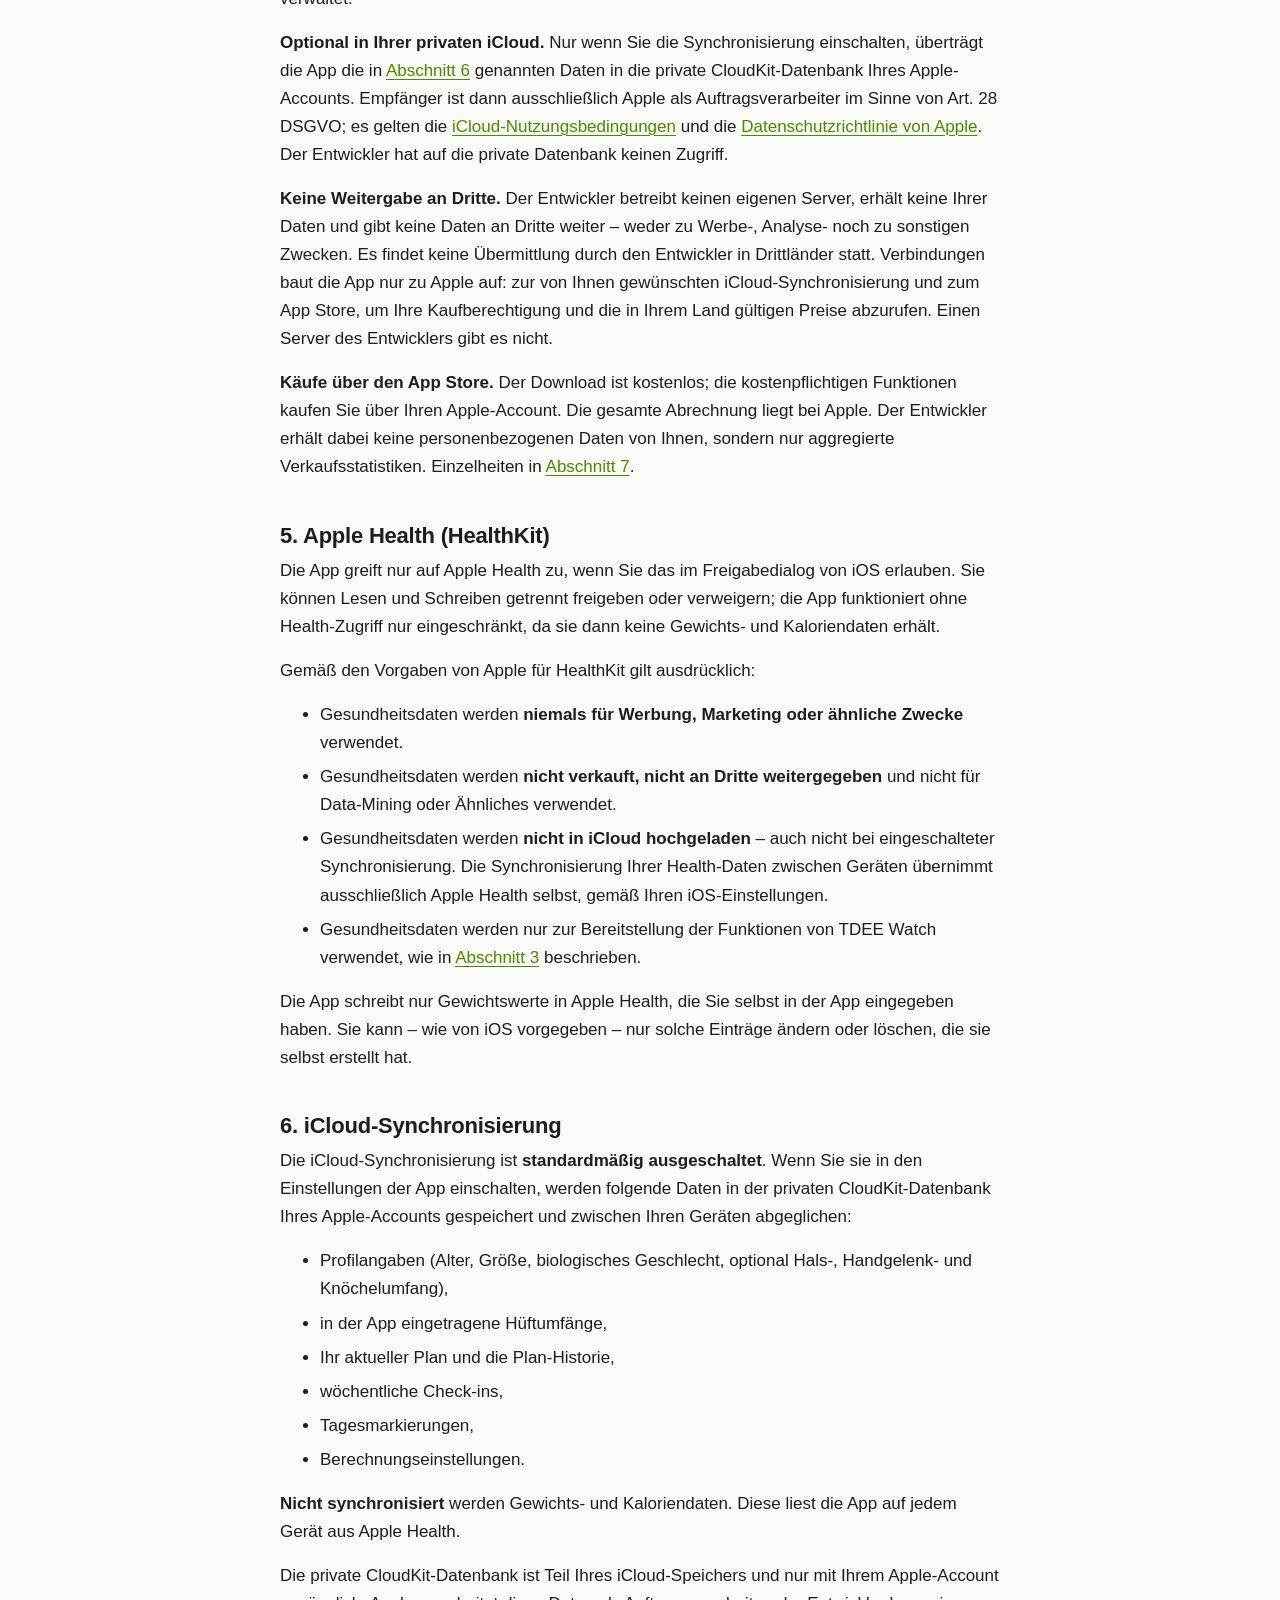
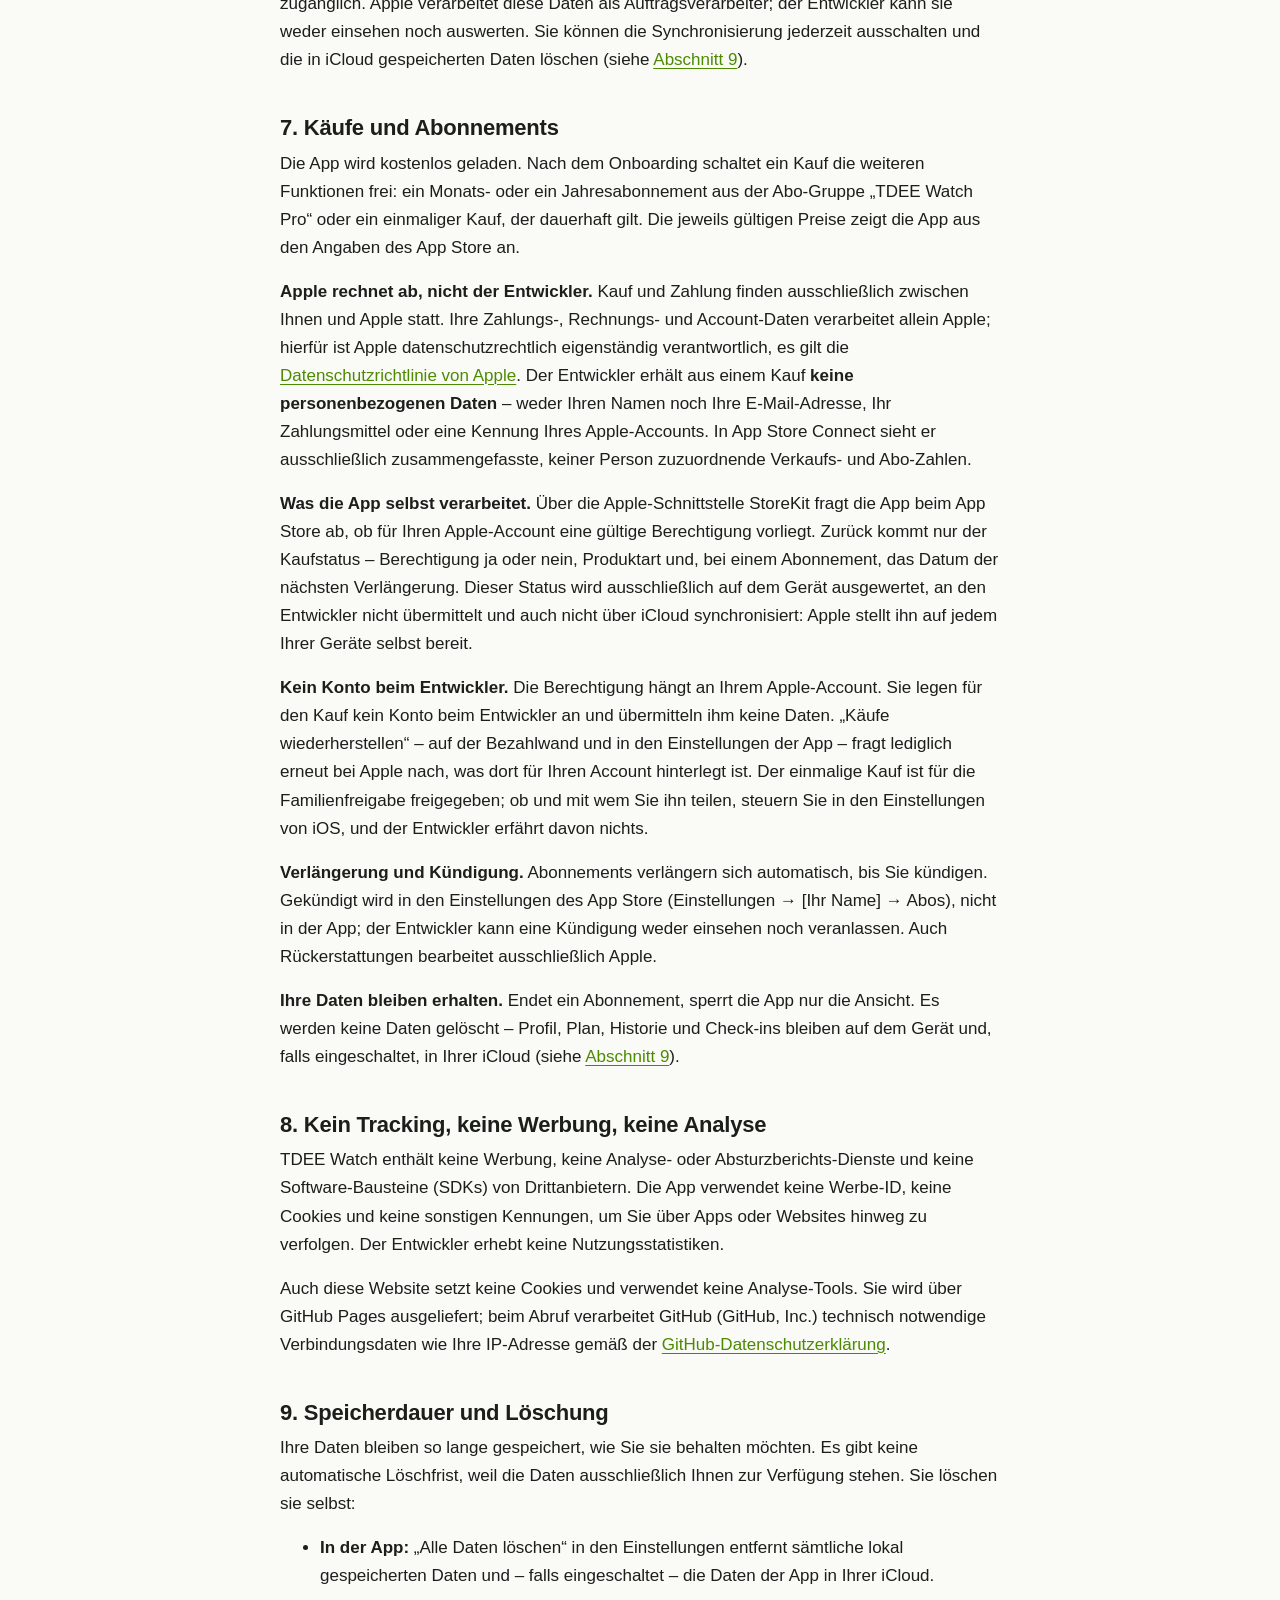
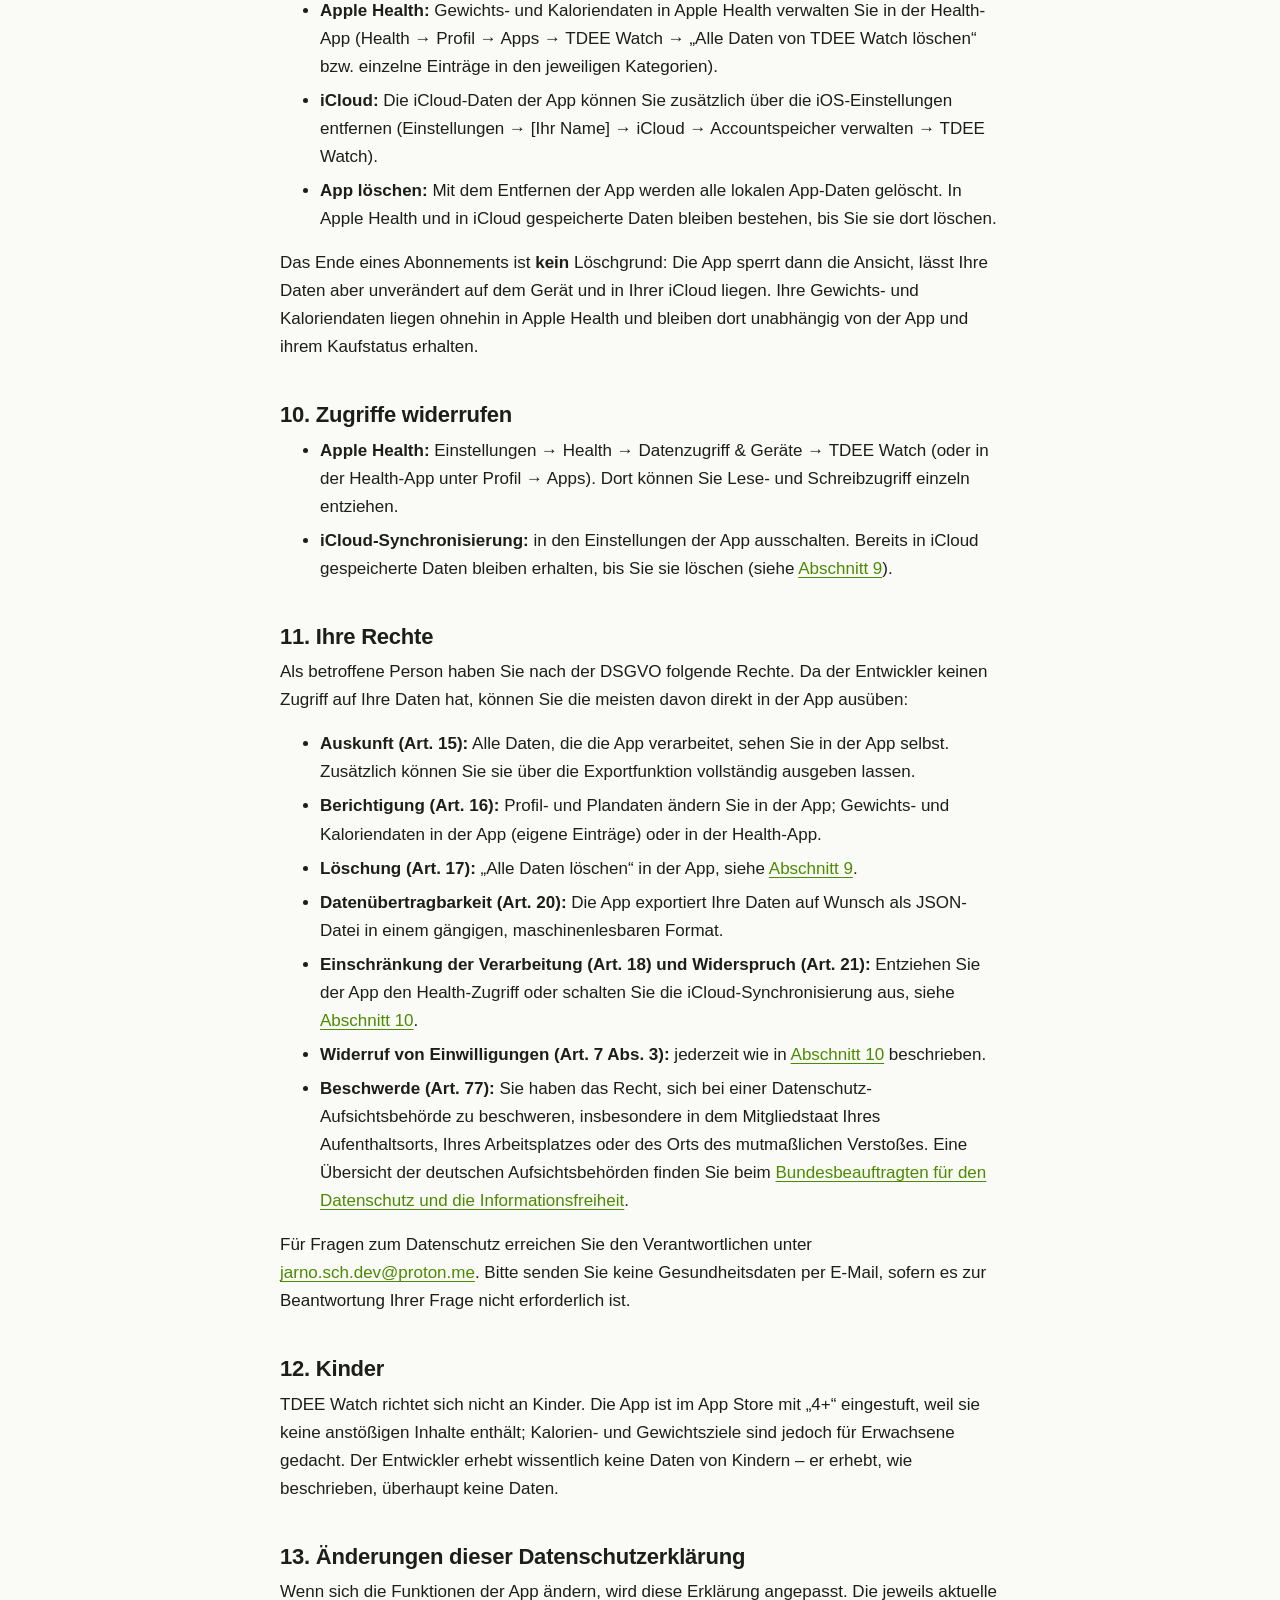
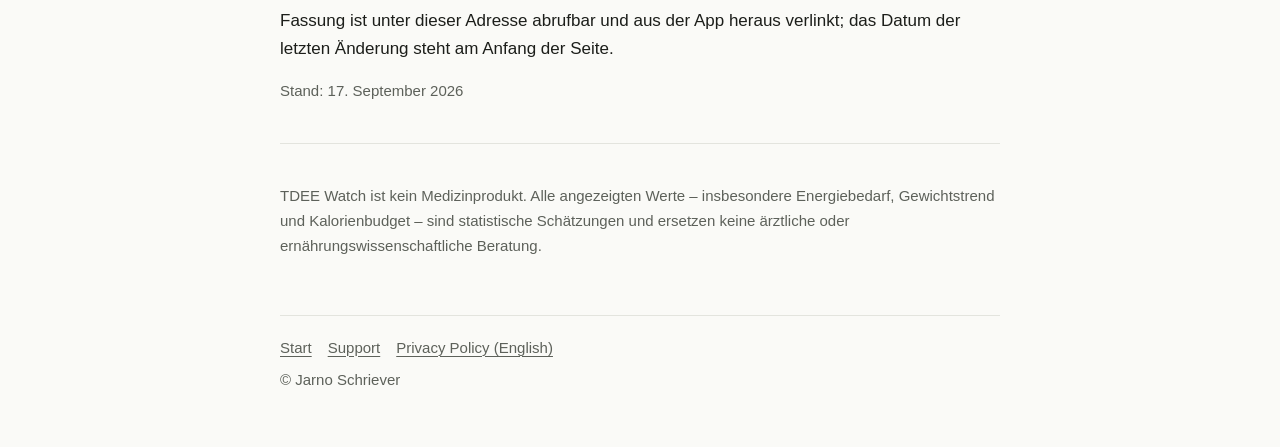
==== commit 1c2eb7ce: "Bring die Seiten auf das Freemium-Modell Die App wird nicht mehr bezahlt ausgeliefert, sondern koste" ====
--- a/privacy.html
+++ b/privacy.html
@@ -28,7 +28,7 @@
   <p class="meta">für die iOS-App TDEE Watch · Stand: 17. September 2026</p>
 
   <div class="note">
-    <p><strong>Kurz gesagt:</strong> TDEE Watch verarbeitet Ihre Daten ausschließlich auf Ihrem Gerät – und, falls Sie es einschalten, in Ihrer eigenen, privaten iCloud. Der Entwickler betreibt keinen Server, hat keinen Zugriff auf Ihre Daten und gibt nichts an Dritte weiter. Es gibt kein Konto, keine Werbung, keine Analyse-Tools und kein Tracking. Gesundheitsdaten aus Apple Health werden niemals für Werbung oder Marketing verwendet, nicht verkauft und nicht weitergegeben.</p>
+    <p><strong>Kurz gesagt:</strong> TDEE Watch verarbeitet Ihre Daten ausschließlich auf Ihrem Gerät – und, falls Sie es einschalten, in Ihrer eigenen, privaten iCloud. Der Entwickler betreibt keinen Server, hat keinen Zugriff auf Ihre Daten und gibt nichts an Dritte weiter. Es gibt kein Konto, keine Werbung, keine Analyse-Tools und kein Tracking. Käufe und Abonnements wickelt ausschließlich Apple ab; der Entwickler erhält daraus keine Zahlungs- oder Kontaktdaten. Gesundheitsdaten aus Apple Health werden niemals für Werbung oder Marketing verwendet, nicht verkauft und nicht weitergegeben.</p>
   </div>
 
   <nav class="toc" aria-label="Inhalt">
@@ -40,6 +40,7 @@
       <li><a href="#speicherort">Speicherort und Empfänger</a></li>
       <li><a href="#healthkit">Apple Health (HealthKit)</a></li>
       <li><a href="#icloud">iCloud-Synchronisierung</a></li>
+      <li><a href="#kaeufe">Käufe und Abonnements</a></li>
       <li><a href="#tracking">Kein Tracking, keine Werbung</a></li>
       <li><a href="#dauer">Speicherdauer und Löschung</a></li>
       <li><a href="#widerruf">Zugriffe widerrufen</a></li>
@@ -77,11 +78,14 @@
     <dt>Plandaten (in der App erzeugt)</dt>
     <dd>Ihr Ziel (abnehmen, halten, zunehmen), das errechnete Kalorienbudget, die Plan-Historie, wöchentliche Check-ins, von Ihnen markierte Tage (z.&nbsp;B. ausgeschlossene Tage) sowie Berechnungseinstellungen.</dd>
 
+    <dt>Kaufstatus (von Apple bereitgestellt)</dt>
+    <dd>Ob für Ihren Apple-Account eine gültige Berechtigung für die kostenpflichtigen Funktionen besteht, um welche Produktart es sich handelt und – bei einem Abonnement – bis wann sie läuft. Diese Angabe kommt von Apple, wird nur auf dem Gerät ausgewertet und enthält keinerlei Zahlungsdaten; Näheres in <a href="#kaeufe">Abschnitt 7</a>.</dd>
+
     <dt>Berechnete Werte</dt>
     <dd>Gewichtstrend, geschätzter Energiebedarf (TDEE) und Planfortschritt. Sie werden aus den oben genannten Daten auf Ihrem Gerät berechnet.</dd>
   </dl>
 
-  <p><strong>Nicht verarbeitet</strong> werden: Name, E-Mail-Adresse (außer Sie schreiben uns), Standort, Kontakte, Fotos, Werbe-IDs, Geräte-Kennungen, Nutzungsstatistiken oder Absturzberichte. Die App hat kein Nutzerkonto.</p>
+  <p><strong>Nicht verarbeitet</strong> werden: Name, E-Mail-Adresse (außer Sie schreiben uns), Standort, Kontakte, Fotos, Werbe-IDs, Geräte-Kennungen, Nutzungsstatistiken, Absturzberichte sowie Zahlungs- und Rechnungsdaten. Die App hat kein Nutzerkonto.</p>
 
   <h2 id="zwecke">3. Zwecke und Rechtsgrundlagen</h2>
   <p>Die Daten werden ausschließlich zu folgenden Zwecken verarbeitet:</p>
@@ -90,21 +94,23 @@
     <li>Erstellung und Anpassung eines Kalorienbudgets für Ihr Ziel, einschließlich wöchentlicher Check-ins;</li>
     <li>Anzeige Ihres Verlaufs und Fortschritts;</li>
     <li>Speichern der von Ihnen eingegebenen Gewichtswerte in Apple Health, damit sie dort und auf Ihren Geräten verfügbar sind;</li>
-    <li>auf Ihren Wunsch: Synchronisierung von Profil und Plandaten zwischen Ihren Geräten über iCloud.</li>
+    <li>auf Ihren Wunsch: Synchronisierung von Profil und Plandaten zwischen Ihren Geräten über iCloud;</li>
+    <li>Prüfung, ob Ihr Apple-Account die kostenpflichtigen Funktionen der App freigeschaltet hat.</li>
   </ul>
   <p>Rechtsgrundlagen:</p>
   <ul>
     <li><strong>Art.&nbsp;6 Abs.&nbsp;1 lit.&nbsp;b DSGVO</strong> (Vertragserfüllung bzw. Erbringung der von Ihnen angeforderten Funktionen) für die Verarbeitung Ihrer Profil- und Plandaten auf dem Gerät.</li>
-    <li><strong>Art.&nbsp;9 Abs.&nbsp;2 lit.&nbsp;a in Verbindung mit Art.&nbsp;6 Abs.&nbsp;1 lit.&nbsp;a DSGVO</strong> (ausdrückliche Einwilligung) für Gesundheitsdaten. Ihre Einwilligung erteilen Sie im Apple-Health-Freigabedialog beim Einrichten der App; Sie können sie jederzeit widerrufen (siehe <a href="#widerruf">Abschnitt 9</a>).</li>
+    <li><strong>Art.&nbsp;9 Abs.&nbsp;2 lit.&nbsp;a in Verbindung mit Art.&nbsp;6 Abs.&nbsp;1 lit.&nbsp;a DSGVO</strong> (ausdrückliche Einwilligung) für Gesundheitsdaten. Ihre Einwilligung erteilen Sie im Apple-Health-Freigabedialog beim Einrichten der App; Sie können sie jederzeit widerrufen (siehe <a href="#widerruf">Abschnitt 10</a>).</li>
     <li><strong>Art.&nbsp;6 Abs.&nbsp;1 lit.&nbsp;a DSGVO</strong> (Einwilligung) für die optionale iCloud-Synchronisierung, die Sie ausdrücklich in den Einstellungen der App einschalten und jederzeit wieder ausschalten können.</li>
+    <li><strong>Art.&nbsp;6 Abs.&nbsp;1 lit.&nbsp;b DSGVO</strong> (Vertragserfüllung) für die Prüfung Ihrer Kaufberechtigung auf dem Gerät, ohne die die kostenpflichtigen Funktionen nicht bereitgestellt werden können (siehe <a href="#kaeufe">Abschnitt 7</a>). Für die Zahlungsabwicklung selbst ist Apple eigenständig verantwortlich.</li>
   </ul>
   <p>Der Widerruf einer Einwilligung berührt nicht die Rechtmäßigkeit der bis dahin erfolgten Verarbeitung.</p>
 
   <h2 id="speicherort">4. Speicherort und Empfänger</h2>
   <p><strong>Auf Ihrem Gerät.</strong> Alle Daten werden lokal auf Ihrem iPhone oder iPad gespeichert (in den App-Einstellungen und in JSON-Dateien im geschützten Speicherbereich der App). Sie unterliegen dem Geräteschutz von iOS und sind – sofern Sie das nutzen – Teil Ihres Geräte-Backups (iCloud-Backup oder lokales Backup), das Apple gemäß den Apple-Nutzungsbedingungen verwaltet.</p>
   <p><strong>Optional in Ihrer privaten iCloud.</strong> Nur wenn Sie die Synchronisierung einschalten, überträgt die App die in <a href="#icloud">Abschnitt 6</a> genannten Daten in die private CloudKit-Datenbank Ihres Apple-Accounts. Empfänger ist dann ausschließlich Apple als Auftragsverarbeiter im Sinne von Art.&nbsp;28 DSGVO; es gelten die <a href="https://www.apple.com/legal/internet-services/icloud/" rel="noopener">iCloud-Nutzungsbedingungen</a> und die <a href="https://www.apple.com/legal/privacy/" rel="noopener">Datenschutzrichtlinie von Apple</a>. Der Entwickler hat auf die private Datenbank keinen Zugriff.</p>
-  <p><strong>Keine Weitergabe an Dritte.</strong> Der Entwickler betreibt keinen eigenen Server, erhält keine Ihrer Daten und gibt keine Daten an Dritte weiter – weder zu Werbe-, Analyse- noch zu sonstigen Zwecken. Es findet keine Übermittlung durch den Entwickler in Drittländer statt. Abgesehen von der von Ihnen gewünschten iCloud-Synchronisierung baut die App keine Verbindungen zu Servern auf.</p>
-  <p><strong>Kauf über den App Store.</strong> Den Kauf der App wickelt Apple ab. Dabei erhält der Entwickler keine personenbezogenen Daten von Ihnen, sondern nur aggregierte Verkaufsstatistiken. Für die Kaufabwicklung gilt die Datenschutzrichtlinie von Apple.</p>
+  <p><strong>Keine Weitergabe an Dritte.</strong> Der Entwickler betreibt keinen eigenen Server, erhält keine Ihrer Daten und gibt keine Daten an Dritte weiter – weder zu Werbe-, Analyse- noch zu sonstigen Zwecken. Es findet keine Übermittlung durch den Entwickler in Drittländer statt. Verbindungen baut die App nur zu Apple auf: zur von Ihnen gewünschten iCloud-Synchronisierung und zum App Store, um Ihre Kaufberechtigung und die in Ihrem Land gültigen Preise abzurufen. Einen Server des Entwicklers gibt es nicht.</p>
+  <p><strong>Käufe über den App Store.</strong> Der Download ist kostenlos; die kostenpflichtigen Funktionen kaufen Sie über Ihren Apple-Account. Die gesamte Abrechnung liegt bei Apple. Der Entwickler erhält dabei keine personenbezogenen Daten von Ihnen, sondern nur aggregierte Verkaufsstatistiken. Einzelheiten in <a href="#kaeufe">Abschnitt 7</a>.</p>
 
   <h2 id="healthkit">5. Apple Health (HealthKit)</h2>
   <p>Die App greift nur auf Apple Health zu, wenn Sie das im Freigabedialog von iOS erlauben. Sie können Lesen und Schreiben getrennt freigeben oder verweigern; die App funktioniert ohne Health-Zugriff nur eingeschränkt, da sie dann keine Gewichts- und Kaloriendaten erhält.</p>
@@ -128,13 +134,21 @@
     <li>Berechnungseinstellungen.</li>
   </ul>
   <p><strong>Nicht synchronisiert</strong> werden Gewichts- und Kaloriendaten. Diese liest die App auf jedem Gerät aus Apple Health.</p>
-  <p>Die private CloudKit-Datenbank ist Teil Ihres iCloud-Speichers und nur mit Ihrem Apple-Account zugänglich. Apple verarbeitet diese Daten als Auftragsverarbeiter; der Entwickler kann sie weder einsehen noch auswerten. Sie können die Synchronisierung jederzeit ausschalten und die in iCloud gespeicherten Daten löschen (siehe <a href="#dauer">Abschnitt 8</a>).</p>
-
-  <h2 id="tracking">7. Kein Tracking, keine Werbung, keine Analyse</h2>
+  <p>Die private CloudKit-Datenbank ist Teil Ihres iCloud-Speichers und nur mit Ihrem Apple-Account zugänglich. Apple verarbeitet diese Daten als Auftragsverarbeiter; der Entwickler kann sie weder einsehen noch auswerten. Sie können die Synchronisierung jederzeit ausschalten und die in iCloud gespeicherten Daten löschen (siehe <a href="#dauer">Abschnitt 9</a>).</p>
+
+  <h2 id="kaeufe">7. Käufe und Abonnements</h2>
+  <p>Die App wird kostenlos geladen. Nach dem Onboarding schaltet ein Kauf die weiteren Funktionen frei: ein Monats- oder ein Jahresabonnement aus der Abo-Gruppe „TDEE Watch Pro“ oder ein einmaliger Kauf, der dauerhaft gilt. Die jeweils gültigen Preise zeigt die App aus den Angaben des App Store an.</p>
+  <p><strong>Apple rechnet ab, nicht der Entwickler.</strong> Kauf und Zahlung finden ausschließlich zwischen Ihnen und Apple statt. Ihre Zahlungs-, Rechnungs- und Account-Daten verarbeitet allein Apple; hierfür ist Apple datenschutzrechtlich eigenständig verantwortlich, es gilt die <a href="https://www.apple.com/legal/privacy/" rel="noopener">Datenschutzrichtlinie von Apple</a>. Der Entwickler erhält aus einem Kauf <strong>keine personenbezogenen Daten</strong> – weder Ihren Namen noch Ihre E-Mail-Adresse, Ihr Zahlungsmittel oder eine Kennung Ihres Apple-Accounts. In App Store Connect sieht er ausschließlich zusammengefasste, keiner Person zuzuordnende Verkaufs- und Abo-Zahlen.</p>
+  <p><strong>Was die App selbst verarbeitet.</strong> Über die Apple-Schnittstelle StoreKit fragt die App beim App Store ab, ob für Ihren Apple-Account eine gültige Berechtigung vorliegt. Zurück kommt nur der Kaufstatus – Berechtigung ja oder nein, Produktart und, bei einem Abonnement, das Datum der nächsten Verlängerung. Dieser Status wird ausschließlich auf dem Gerät ausgewertet, an den Entwickler nicht übermittelt und auch nicht über iCloud synchronisiert: Apple stellt ihn auf jedem Ihrer Geräte selbst bereit.</p>
+  <p><strong>Kein Konto beim Entwickler.</strong> Die Berechtigung hängt an Ihrem Apple-Account. Sie legen für den Kauf kein Konto beim Entwickler an und übermitteln ihm keine Daten. „Käufe wiederherstellen“ – auf der Bezahlwand und in den Einstellungen der App – fragt lediglich erneut bei Apple nach, was dort für Ihren Account hinterlegt ist. Der einmalige Kauf ist für die Familienfreigabe freigegeben; ob und mit wem Sie ihn teilen, steuern Sie in den Einstellungen von iOS, und der Entwickler erfährt davon nichts.</p>
+  <p><strong>Verlängerung und Kündigung.</strong> Abonnements verlängern sich automatisch, bis Sie kündigen. Gekündigt wird in den Einstellungen des App Store (Einstellungen → [Ihr Name] → Abos), nicht in der App; der Entwickler kann eine Kündigung weder einsehen noch veranlassen. Auch Rückerstattungen bearbeitet ausschließlich Apple.</p>
+  <p><strong>Ihre Daten bleiben erhalten.</strong> Endet ein Abonnement, sperrt die App nur die Ansicht. Es werden keine Daten gelöscht – Profil, Plan, Historie und Check-ins bleiben auf dem Gerät und, falls eingeschaltet, in Ihrer iCloud (siehe <a href="#dauer">Abschnitt 9</a>).</p>
+
+  <h2 id="tracking">8. Kein Tracking, keine Werbung, keine Analyse</h2>
   <p>TDEE Watch enthält keine Werbung, keine Analyse- oder Absturzberichts-Dienste und keine Software-Bausteine (SDKs) von Drittanbietern. Die App verwendet keine Werbe-ID, keine Cookies und keine sonstigen Kennungen, um Sie über Apps oder Websites hinweg zu verfolgen. Der Entwickler erhebt keine Nutzungsstatistiken.</p>
   <p>Auch diese Website setzt keine Cookies und verwendet keine Analyse-Tools. Sie wird über GitHub Pages ausgeliefert; beim Abruf verarbeitet GitHub (GitHub, Inc.) technisch notwendige Verbindungsdaten wie Ihre IP-Adresse gemäß der <a href="https://docs.github.com/site-policy/privacy-policies/github-general-privacy-statement" rel="noopener">GitHub-Datenschutzerklärung</a>.</p>
 
-  <h2 id="dauer">8. Speicherdauer und Löschung</h2>
+  <h2 id="dauer">9. Speicherdauer und Löschung</h2>
   <p>Ihre Daten bleiben so lange gespeichert, wie Sie sie behalten möchten. Es gibt keine automatische Löschfrist, weil die Daten ausschließlich Ihnen zur Verfügung stehen. Sie löschen sie selbst:</p>
   <ul>
     <li><strong>In der App:</strong> „Alle Daten löschen“ in den Einstellungen entfernt sämtliche lokal gespeicherten Daten und – falls eingeschaltet – die Daten der App in Ihrer iCloud.</li>
@@ -142,30 +156,31 @@
     <li><strong>iCloud:</strong> Die iCloud-Daten der App können Sie zusätzlich über die iOS-Einstellungen entfernen (Einstellungen → [Ihr Name] → iCloud → Accountspeicher verwalten → TDEE Watch).</li>
     <li><strong>App löschen:</strong> Mit dem Entfernen der App werden alle lokalen App-Daten gelöscht. In Apple Health und in iCloud gespeicherte Daten bleiben bestehen, bis Sie sie dort löschen.</li>
   </ul>
-
-  <h2 id="widerruf">9. Zugriffe widerrufen</h2>
+  <p>Das Ende eines Abonnements ist <strong>kein</strong> Löschgrund: Die App sperrt dann die Ansicht, lässt Ihre Daten aber unverändert auf dem Gerät und in Ihrer iCloud liegen. Ihre Gewichts- und Kaloriendaten liegen ohnehin in Apple Health und bleiben dort unabhängig von der App und ihrem Kaufstatus erhalten.</p>
+
+  <h2 id="widerruf">10. Zugriffe widerrufen</h2>
   <ul>
     <li><strong>Apple Health:</strong> Einstellungen → Health → Datenzugriff &amp; Geräte → TDEE Watch (oder in der Health-App unter Profil → Apps). Dort können Sie Lese- und Schreibzugriff einzeln entziehen.</li>
-    <li><strong>iCloud-Synchronisierung:</strong> in den Einstellungen der App ausschalten. Bereits in iCloud gespeicherte Daten bleiben erhalten, bis Sie sie löschen (siehe <a href="#dauer">Abschnitt 8</a>).</li>
-  </ul>
-
-  <h2 id="rechte">10. Ihre Rechte</h2>
+    <li><strong>iCloud-Synchronisierung:</strong> in den Einstellungen der App ausschalten. Bereits in iCloud gespeicherte Daten bleiben erhalten, bis Sie sie löschen (siehe <a href="#dauer">Abschnitt 9</a>).</li>
+  </ul>
+
+  <h2 id="rechte">11. Ihre Rechte</h2>
   <p>Als betroffene Person haben Sie nach der DSGVO folgende Rechte. Da der Entwickler keinen Zugriff auf Ihre Daten hat, können Sie die meisten davon direkt in der App ausüben:</p>
   <ul>
     <li><strong>Auskunft (Art.&nbsp;15):</strong> Alle Daten, die die App verarbeitet, sehen Sie in der App selbst. Zusätzlich können Sie sie über die Exportfunktion vollständig ausgeben lassen.</li>
     <li><strong>Berichtigung (Art.&nbsp;16):</strong> Profil- und Plandaten ändern Sie in der App; Gewichts- und Kaloriendaten in der App (eigene Einträge) oder in der Health-App.</li>
-    <li><strong>Löschung (Art.&nbsp;17):</strong> „Alle Daten löschen“ in der App, siehe <a href="#dauer">Abschnitt 8</a>.</li>
+    <li><strong>Löschung (Art.&nbsp;17):</strong> „Alle Daten löschen“ in der App, siehe <a href="#dauer">Abschnitt 9</a>.</li>
     <li><strong>Datenübertragbarkeit (Art.&nbsp;20):</strong> Die App exportiert Ihre Daten auf Wunsch als JSON-Datei in einem gängigen, maschinenlesbaren Format.</li>
-    <li><strong>Einschränkung der Verarbeitung (Art.&nbsp;18) und Widerspruch (Art.&nbsp;21):</strong> Entziehen Sie der App den Health-Zugriff oder schalten Sie die iCloud-Synchronisierung aus, siehe <a href="#widerruf">Abschnitt 9</a>.</li>
-    <li><strong>Widerruf von Einwilligungen (Art.&nbsp;7 Abs.&nbsp;3):</strong> jederzeit wie in <a href="#widerruf">Abschnitt 9</a> beschrieben.</li>
+    <li><strong>Einschränkung der Verarbeitung (Art.&nbsp;18) und Widerspruch (Art.&nbsp;21):</strong> Entziehen Sie der App den Health-Zugriff oder schalten Sie die iCloud-Synchronisierung aus, siehe <a href="#widerruf">Abschnitt 10</a>.</li>
+    <li><strong>Widerruf von Einwilligungen (Art.&nbsp;7 Abs.&nbsp;3):</strong> jederzeit wie in <a href="#widerruf">Abschnitt 10</a> beschrieben.</li>
     <li><strong>Beschwerde (Art.&nbsp;77):</strong> Sie haben das Recht, sich bei einer Datenschutz-Aufsichtsbehörde zu beschweren, insbesondere in dem Mitgliedstaat Ihres Aufenthaltsorts, Ihres Arbeitsplatzes oder des Orts des mutmaßlichen Verstoßes. Eine Übersicht der deutschen Aufsichtsbehörden finden Sie beim <a href="https://www.bfdi.bund.de/DE/Service/Anschriften/Laender/Laender-node.html" rel="noopener">Bundesbeauftragten für den Datenschutz und die Informationsfreiheit</a>.</li>
   </ul>
   <p>Für Fragen zum Datenschutz erreichen Sie den Verantwortlichen unter <a href="mailto:jarno.sch.dev@proton.me">jarno.sch.dev@proton.me</a>. Bitte senden Sie keine Gesundheitsdaten per E-Mail, sofern es zur Beantwortung Ihrer Frage nicht erforderlich ist.</p>
 
-  <h2 id="kinder">11. Kinder</h2>
+  <h2 id="kinder">12. Kinder</h2>
   <p>TDEE Watch richtet sich nicht an Kinder. Die App ist im App Store mit „4+“ eingestuft, weil sie keine anstößigen Inhalte enthält; Kalorien- und Gewichtsziele sind jedoch für Erwachsene gedacht. Der Entwickler erhebt wissentlich keine Daten von Kindern – er erhebt, wie beschrieben, überhaupt keine Daten.</p>
 
-  <h2 id="aenderungen">12. Änderungen dieser Datenschutzerklärung</h2>
+  <h2 id="aenderungen">13. Änderungen dieser Datenschutzerklärung</h2>
   <p>Wenn sich die Funktionen der App ändern, wird diese Erklärung angepasst. Die jeweils aktuelle Fassung ist unter dieser Adresse abrufbar und aus der App heraus verlinkt; das Datum der letzten Änderung steht am Anfang der Seite.</p>
 
   <p class="meta">Stand: 17. September 2026</p>
